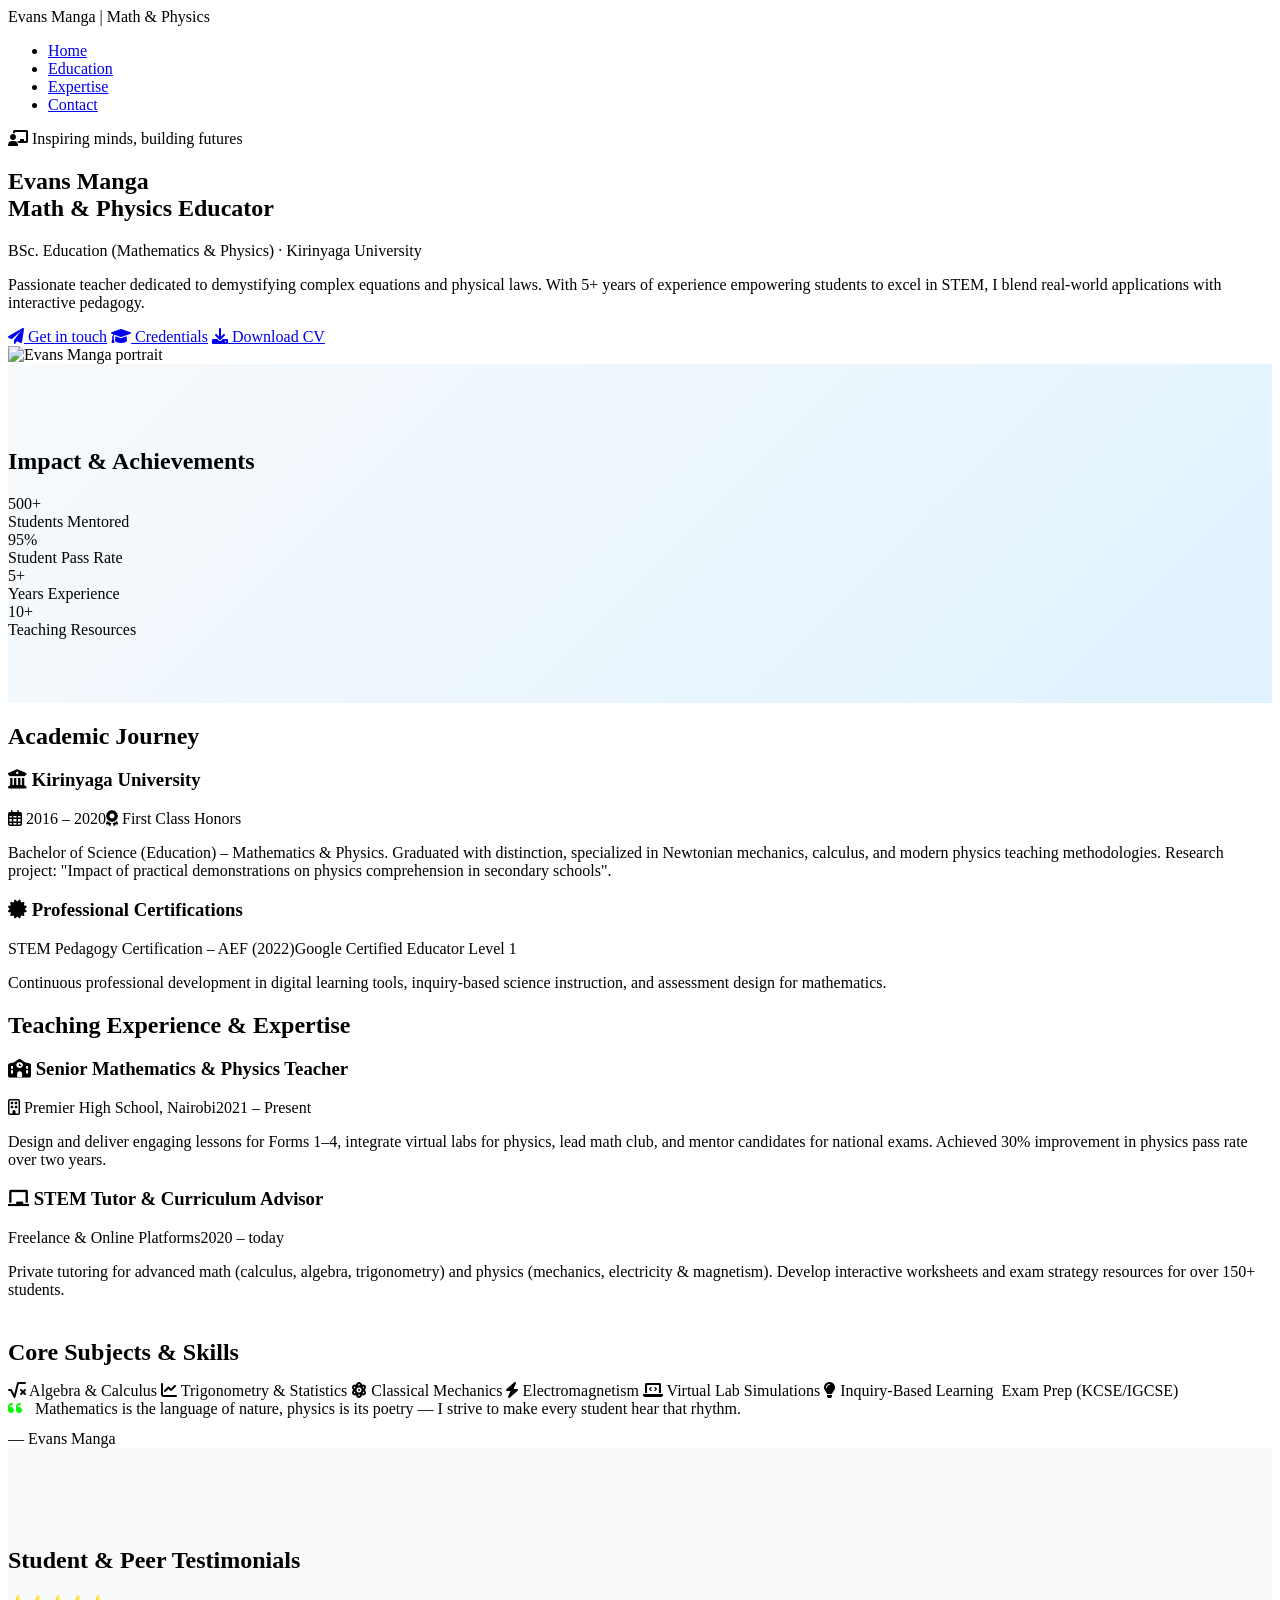
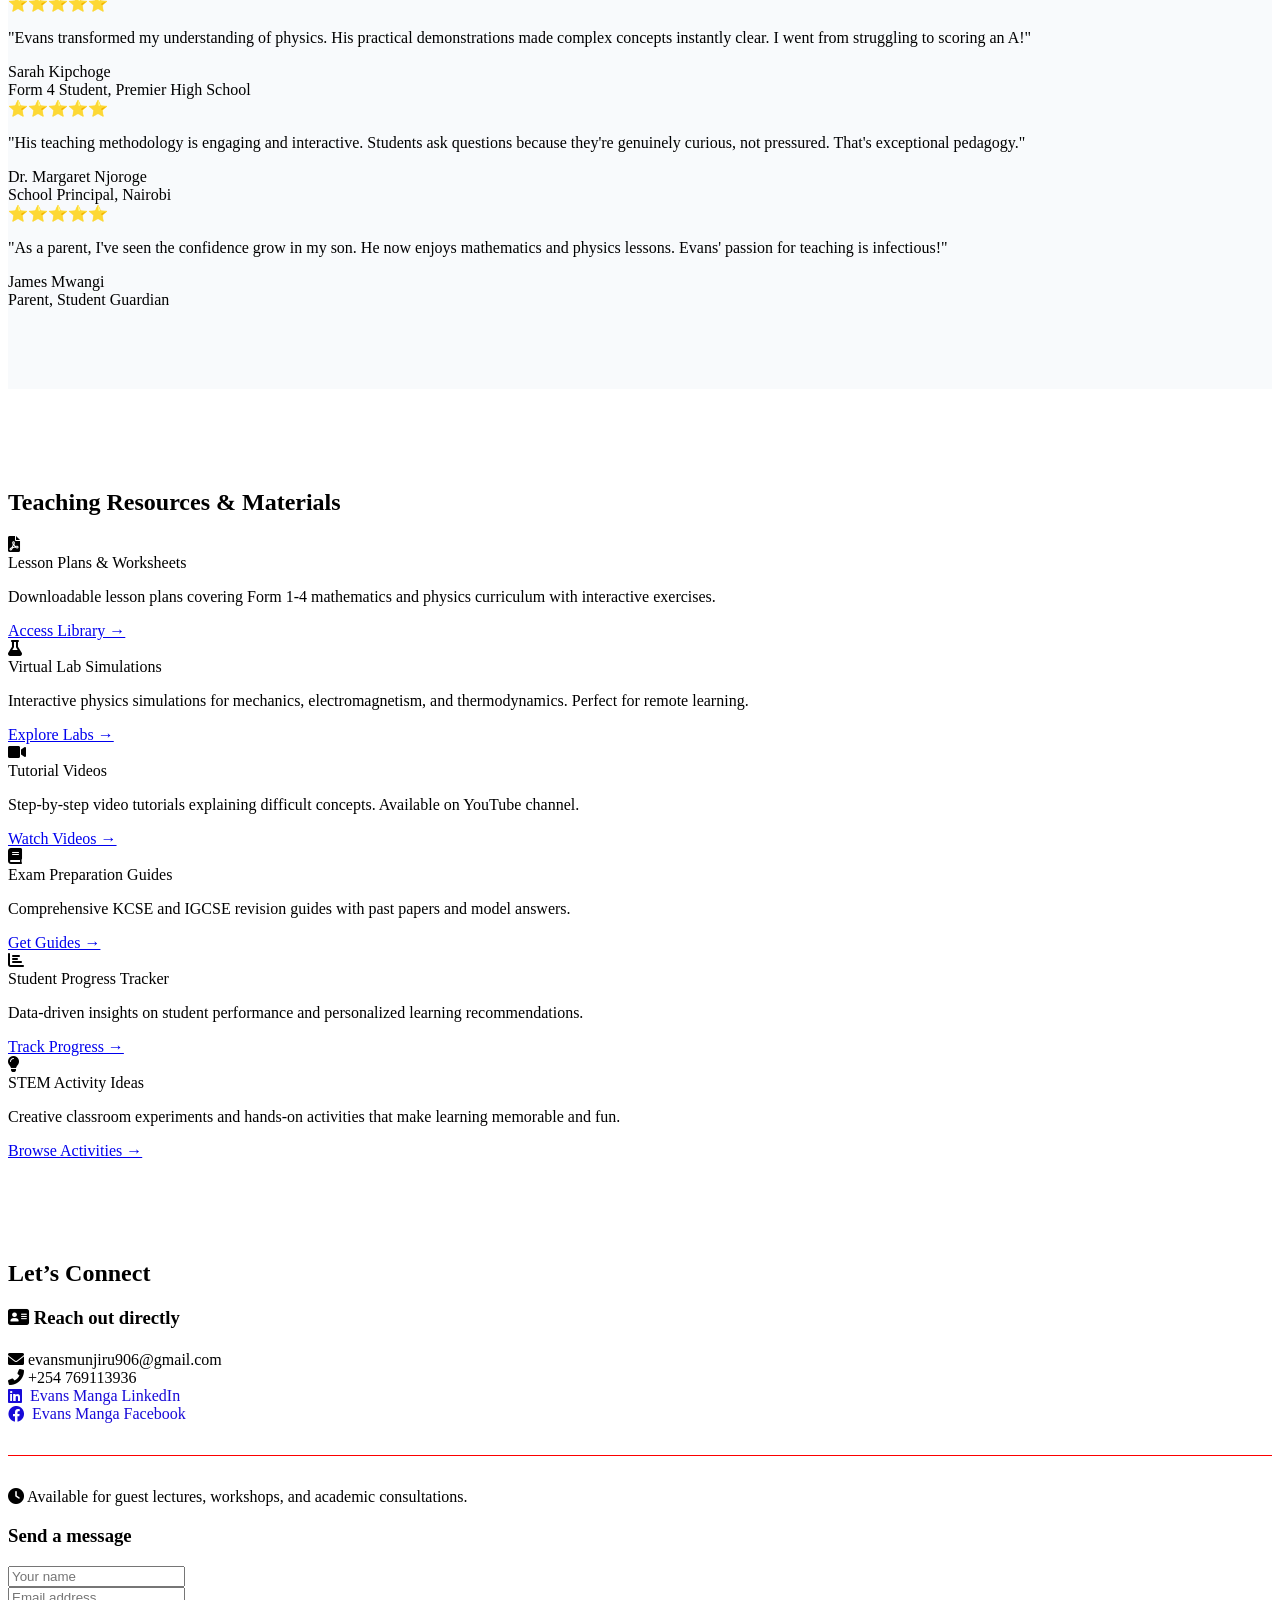
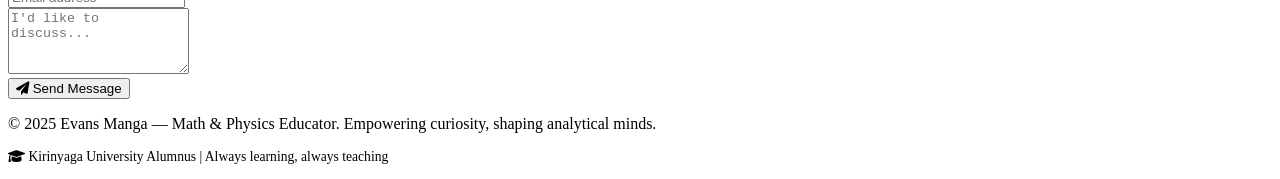
==== Evans.html @ 8ee3f0bb "Add files via upload" ====
<!DOCTYPE html>
<html lang="en">
<head>
    <meta charset="UTF-8">
    <meta name="viewport" content="width=device-width, initial-scale=1.0, user-scalable=yes">
    <title>Evans Manga | Math & Physics Educator</title>
    <!-- Favicon -->
    <link rel="icon" href="data:image/svg+xml,<svg xmlns='http://www.w3.org/2000/svg' viewBox='0 0 100 100'><rect fill='%231e3a5f' width='100' height='100'/><text x='50' y='70' font-size='50' font-weight='bold' fill='white' text-anchor='middle' font-family='Arial'>EM</text></svg>" type="image/svg+xml">
    <!-- Google Fonts & Font Awesome Icons -->
    <link href="https://fonts.googleapis.com/css2?family=Inter:opsz,wght@14..32,300;14..32,400;14..32,600;14..32,700&display=swap" rel="stylesheet">
    <link rel="stylesheet" href="https://cdnjs.cloudflare.com/ajax/libs/font-awesome/6.0.0-beta3/css/all.min.css">
    <!-- External Stylesheet -->
    <link rel="stylesheet" href="./assets/css/styles.css">
    <style>
    </style>
</head>
<body>

<header>
    <div class="container">
        <div class="navbar">
            <div class="logo">Evans Manga <span>| Math & Physics</span></div>
            <ul class="nav-links">
                <li><a href="#home">Home</a></li>
                <li><a href="#education">Education</a></li>
                <li><a href="#expertise">Expertise</a></li>
                <li><a href="#contact">Contact</a></li>
            </ul>
        </div>
    </div>
</header>

<main>
    <!-- Hero Section -->
    <section id="home" class="hero">
        <div class="container">
            <div class="hero-grid">
                <div class="hero-content">
                    <div class="hero-badge"><i class="fas fa-chalkboard-teacher"></i> Inspiring minds, building futures</div>
                    <h1>Evans Manga<br> <span class="hero-highlight">Math & Physics Educator</span></h1>
                    <div class="hero-title">BSc. Education (Mathematics & Physics) · Kirinyaga University</div>
                    <p class="hero-desc">Passionate teacher dedicated to demystifying complex equations and physical laws. With 5+ years of experience empowering students to excel in STEM, I blend real-world applications with interactive pedagogy.</p>
                    <div class="btn-group">
                        <a href="#contact" class="btn btn-primary"><i class="fas fa-paper-plane"></i> Get in touch</a>
                        <a href="#education" class="btn btn-outline"><i class="fas fa-graduation-cap"></i> Credentials</a>
                        <a href="https://drive.google.com/file/d/YOUR_GOOGLE_DRIVE_CV_ID/view" class="btn btn-outline" target="_blank"><i class="fas fa-download"></i> Download CV</a>
                    </div>
                </div>
                <div class="hero-avatar">
                    <div class="avatar-circle">
                        <!-- Professional avatar placeholder (initials based illustration) -> using a clean SVG avatar -->
                        <img src="C:\Users\USER\Downloads\me.jpeg" alt="Evans Manga portrait">
                    </div>
                </div>
            </div>
        </div>
    </section>

    <!-- Statistics & Impact Section -->
    <section style="background: linear-gradient(135deg, #f8fafc 0%, #e0f2fe 100%); padding: 4rem 0;">
        <div class="container">
            <h2 class="section-title">Impact & Achievements</h2>
            <div class="stats-grid">
                <div class="stat-card">
                    <div class="stat-number">500+</div>
                    <div class="stat-label">Students Mentored</div>
                </div>
                <div class="stat-card">
                    <div class="stat-number">95%</div>
                    <div class="stat-label">Student Pass Rate</div>
                </div>
                <div class="stat-card">
                    <div class="stat-number">5+</div>
                    <div class="stat-label">Years Experience</div>
                </div>
                <div class="stat-card">
                    <div class="stat-number">10+</div>
                    <div class="stat-label">Teaching Resources</div>
                </div>
            </div>
        </div>
    </section>

    <!-- Education & Credentials (Kirinyaga University) -->
    <section id="education">
        <div class="container">
            <h2 class="section-title">Academic Journey</h2>
            <div class="timeline-grid">
                <div class="edu-item">
                    <h3><i class="fas fa-university"></i> Kirinyaga University</h3>
                    <div class="meta"><span><i class="far fa-calendar-alt"></i> 2016 – 2020</span><span><i class="fas fa-award"></i> First Class Honors</span></div>
                    <p>Bachelor of Science (Education) – Mathematics & Physics. Graduated with distinction, specialized in Newtonian mechanics, calculus, and modern physics teaching methodologies. Research project: "Impact of practical demonstrations on physics comprehension in secondary schools".</p>
                </div>
                <div class="edu-item">
                    <h3><i class="fas fa-certificate"></i> Professional Certifications</h3>
                    <div class="meta"><span>STEM Pedagogy Certification – AEF (2022)</span><span>Google Certified Educator Level 1</span></div>
                    <p>Continuous professional development in digital learning tools, inquiry-based science instruction, and assessment design for mathematics.</p>
                </div>
            </div>
        </div>
    </section>

    <!-- Teaching Experience + Subjects -->
    <section id="expertise">
        <div class="container">
            <h2 class="section-title">Teaching Experience & Expertise</h2>
            <div class="timeline-grid">
                <div class="exp-item">
                    <h3><i class="fas fa-school"></i> Senior Mathematics & Physics Teacher</h3>
                    <div class="meta"><span><i class="far fa-building"></i> Premier High School, Nairobi</span><span>2021 – Present</span></div>
                    <p>Design and deliver engaging lessons for Forms 1–4, integrate virtual labs for physics, lead math club, and mentor candidates for national exams. Achieved 30% improvement in physics pass rate over two years.</p>
                </div>
                <div class="exp-item">
                    <h3><i class="fas fa-chalkboard"></i> STEM Tutor & Curriculum Advisor</h3>
                    <div class="meta"><span>Freelance & Online Platforms</span><span>2020 – today</span></div>
                    <p>Private tutoring for advanced math (calculus, algebra, trigonometry) and physics (mechanics, electricity & magnetism). Develop interactive worksheets and exam strategy resources for over 150+ students.</p>
                </div>
            </div>
            
            <div style="margin-top: 2.5rem;">
                <h3 style="font-size: 1.5rem; margin-bottom: 1rem;">Core Subjects & Skills</h3>
                <div class="skills-container">
                    <span class="skill-badge"><i class="fas fa-square-root-alt"></i> Algebra & Calculus</span>
                    <span class="skill-badge"><i class="fas fa-chart-line"></i> Trigonometry & Statistics</span>
                    <span class="skill-badge"><i class="fas fa-atom"></i> Classical Mechanics</span>
                    <span class="skill-badge"><i class="fas fa-bolt"></i> Electromagnetism</span>
                    <span class="skill-badge"><i class="fas fa-laptop-code"></i> Virtual Lab Simulations</span>
                    <span class="skill-badge"><i class="fas fa-lightbulb"></i> Inquiry-Based Learning</span>
                    <span class="skill-badge"><i class="fas fa-chart-simple"></i> Exam Prep (KCSE/IGCSE)</span>
                </div>
            </div>

            <div class="philosophy-card">
                <i class="fas fa-quote-left" style="color:#08fa00; margin-right: 8px;"></i> 
                Mathematics is the language of nature, physics is its poetry — I strive to make every student hear that rhythm.
                <div style="margin-top: 12px; font-weight: 400; font-style: normal;">— Evans Manga</div>
            </div>
        </div>
    </section>

    <!-- Testimonials Section -->
    <section style="background: #f8fafc; padding: 5rem 0;">
        <div class="container">
            <h2 class="section-title">Student & Peer Testimonials</h2>
            <div class="testimonials-grid">
                <div class="testimonial-card">
                    <div class="stars">⭐⭐⭐⭐⭐</div>
                    <p class="testimonial-text">"Evans transformed my understanding of physics. His practical demonstrations made complex concepts instantly clear. I went from struggling to scoring an A!"</p>
                    <div class="testimonial-author">Sarah Kipchoge</div>
                    <div class="testimonial-role">Form 4 Student, Premier High School</div>
                </div>
                <div class="testimonial-card">
                    <div class="stars">⭐⭐⭐⭐⭐</div>
                    <p class="testimonial-text">"His teaching methodology is engaging and interactive. Students ask questions because they're genuinely curious, not pressured. That's exceptional pedagogy."</p>
                    <div class="testimonial-author">Dr. Margaret Njoroge</div>
                    <div class="testimonial-role">School Principal, Nairobi</div>
                </div>
                <div class="testimonial-card">
                    <div class="stars">⭐⭐⭐⭐⭐</div>
                    <p class="testimonial-text">"As a parent, I've seen the confidence grow in my son. He now enjoys mathematics and physics lessons. Evans' passion for teaching is infectious!"</p>
                    <div class="testimonial-author">James Mwangi</div>
                    <div class="testimonial-role">Parent, Student Guardian</div>
                </div>
            </div>
        </div>
    </section>

    <!-- Teaching Resources & Materials Section -->
    <section style="padding: 5rem 0;">
        <div class="container">
            <h2 class="section-title">Teaching Resources & Materials</h2>
            <div class="resources-grid">
                <div class="resource-card">
                    <div class="resource-icon"><i class="fas fa-file-pdf"></i></div>
                    <div class="resource-title">Lesson Plans & Worksheets</div>
                    <p class="resource-desc">Downloadable lesson plans covering Form 1-4 mathematics and physics curriculum with interactive exercises.</p>
                    <a href="#" class="resource-link">Access Library →</a>
                </div>
                <div class="resource-card">
                    <div class="resource-icon"><i class="fas fa-flask"></i></div>
                    <div class="resource-title">Virtual Lab Simulations</div>
                    <p class="resource-desc">Interactive physics simulations for mechanics, electromagnetism, and thermodynamics. Perfect for remote learning.</p>
                    <a href="#" class="resource-link">Explore Labs →</a>
                </div>
                <div class="resource-card">
                    <div class="resource-icon"><i class="fas fa-video"></i></div>
                    <div class="resource-title">Tutorial Videos</div>
                    <p class="resource-desc">Step-by-step video tutorials explaining difficult concepts. Available on YouTube channel.</p>
                    <a href="https://youtube.com/@EvansManga" target="_blank" class="resource-link">Watch Videos →</a>
                </div>
                <div class="resource-card">
                    <div class="resource-icon"><i class="fas fa-book"></i></div>
                    <div class="resource-title">Exam Preparation Guides</div>
                    <p class="resource-desc">Comprehensive KCSE and IGCSE revision guides with past papers and model answers.</p>
                    <a href="#" class="resource-link">Get Guides →</a>
                </div>
                <div class="resource-card">
                    <div class="resource-icon"><i class="fas fa-chart-bar"></i></div>
                    <div class="resource-title">Student Progress Tracker</div>
                    <p class="resource-desc">Data-driven insights on student performance and personalized learning recommendations.</p>
                    <a href="#" class="resource-link">Track Progress →</a>
                </div>
                <div class="resource-card">
                    <div class="resource-icon"><i class="fas fa-lightbulb"></i></div>
                    <div class="resource-title">STEM Activity Ideas</div>
                    <p class="resource-desc">Creative classroom experiments and hands-on activities that make learning memorable and fun.</p>
                    <a href="#" class="resource-link">Browse Activities →</a>
                </div>
            </div>
        </div>
    </section>

    <!-- Contact Section & Simple JS form handling -->
    <section id="contact">
        <div class="container">
            <h2 class="section-title">Let’s Connect</h2>
            <div class="contact-wrapper">
                <div class="contact-info">
                    <h3 style="margin-bottom: 1.4rem;"><i class="fas fa-address-card"></i> Reach out directly</h3>
                    <div class="contact-detail"><i class="fas fa-envelope"></i> <span>evansmunjiru906@gmail.com</span></div>
                    <div class="contact-detail"><i class="fas fa-phone-alt"></i> <span>+254 769113936</span></div>
                    <div class="contact-detail"><a href="https://linkedin.com/in/evans-manga" target="_blank" style="text-decoration: none; color: #180ad8; display: flex; align-items: center; gap: 0.5rem;"><i class="fab fa-linkedin"></i> <span>Evans Manga LinkedIn</span></a></div>
                    <div class="contact-detail"><a href="https://facebook.com/evans-manga" target="_blank" style="text-decoration: none; color: #180ad8; display: flex; align-items: center; gap: 0.5rem;"><i class="fab fa-facebook"></i> <span>Evans Manga Facebook</span></a></div>
                    <div style="margin-top: 2rem; border-top: 1px solid #fd0000; padding-top: 1rem;">
                        <p><i class="fas fa-clock"></i> Available for guest lectures, workshops, and academic consultations.</p>
                    </div>
                </div>
                <div class="contact-form">
                    <h3 style="margin-bottom: 1.2rem;">Send a message</h3>
                    <form id="contactForm" action="https://formspree.io/f/YOUR_FORMSPREE_ID" method="POST">
                        <div class="form-group">
                            <input type="text" name="name" placeholder="Your name" required>
                        </div>
                        <div class="form-group">
                            <input type="email" name="email" placeholder="Email address" required>
                        </div>
                        <div class="form-group">
                            <textarea name="message" rows="4" placeholder="I'd like to discuss..."></textarea>
                        </div>
                        <button type="submit" id="submitBtn"><i class="fas fa-paper-plane"></i> Send Message</button>
                        <div id="formFeedback" class="hidden-message"></div>
                    </form>
                </div>
            </div>
        </div>
    </section>
</main>

<footer class="footer">
    <div class="container">
        <p>© <span id="currentYear">2025</span> Evans Manga — Math & Physics Educator. Empowering curiosity, shaping analytical minds.</p>
        <p style="margin-top: 0.5rem; font-size: 0.85rem;"><i class="fas fa-graduation-cap"></i> Kirinyaga University Alumnus | Always learning, always teaching</p>
    </div>
</footer>

<!-- JavaScript for interactive form and smooth scroll -->
<script src="./assets/js/script.js"></script>

<!-- Inline additional style for better focus & responsiveness -->
</body>
</html>
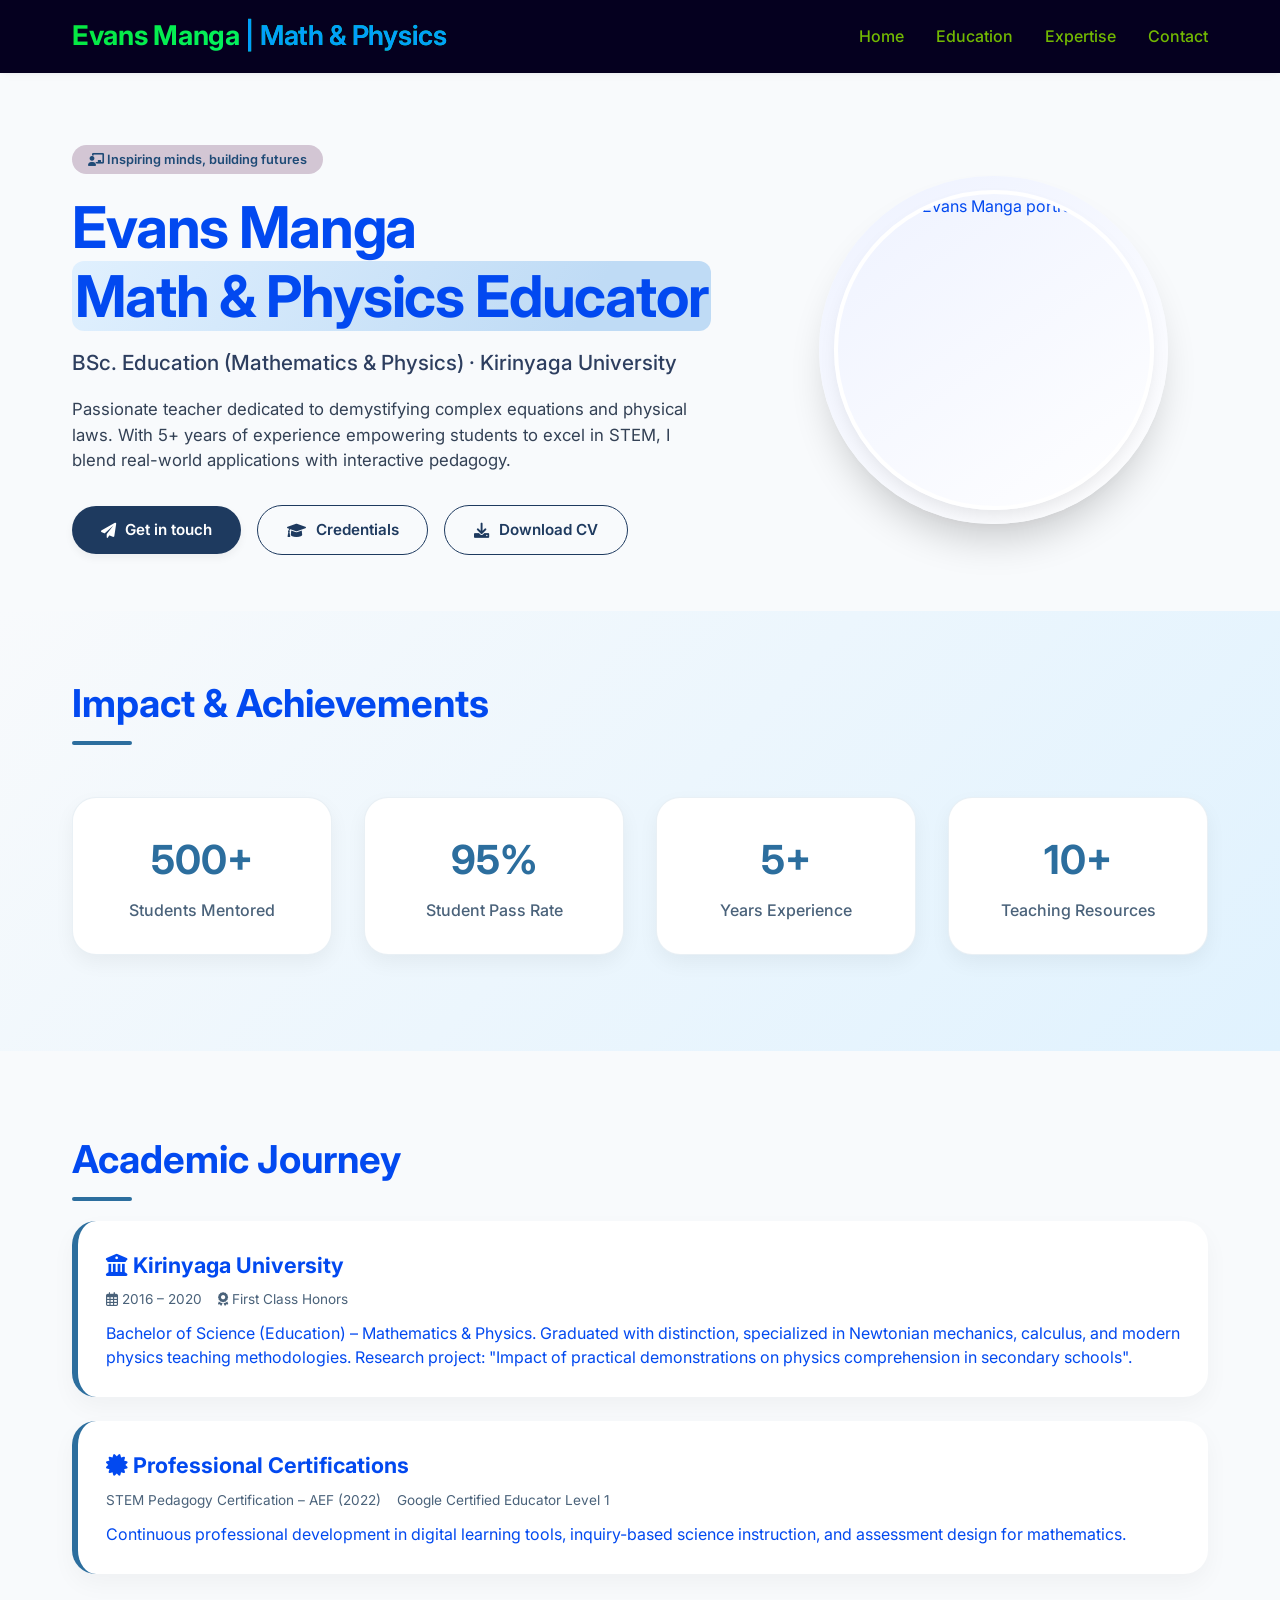
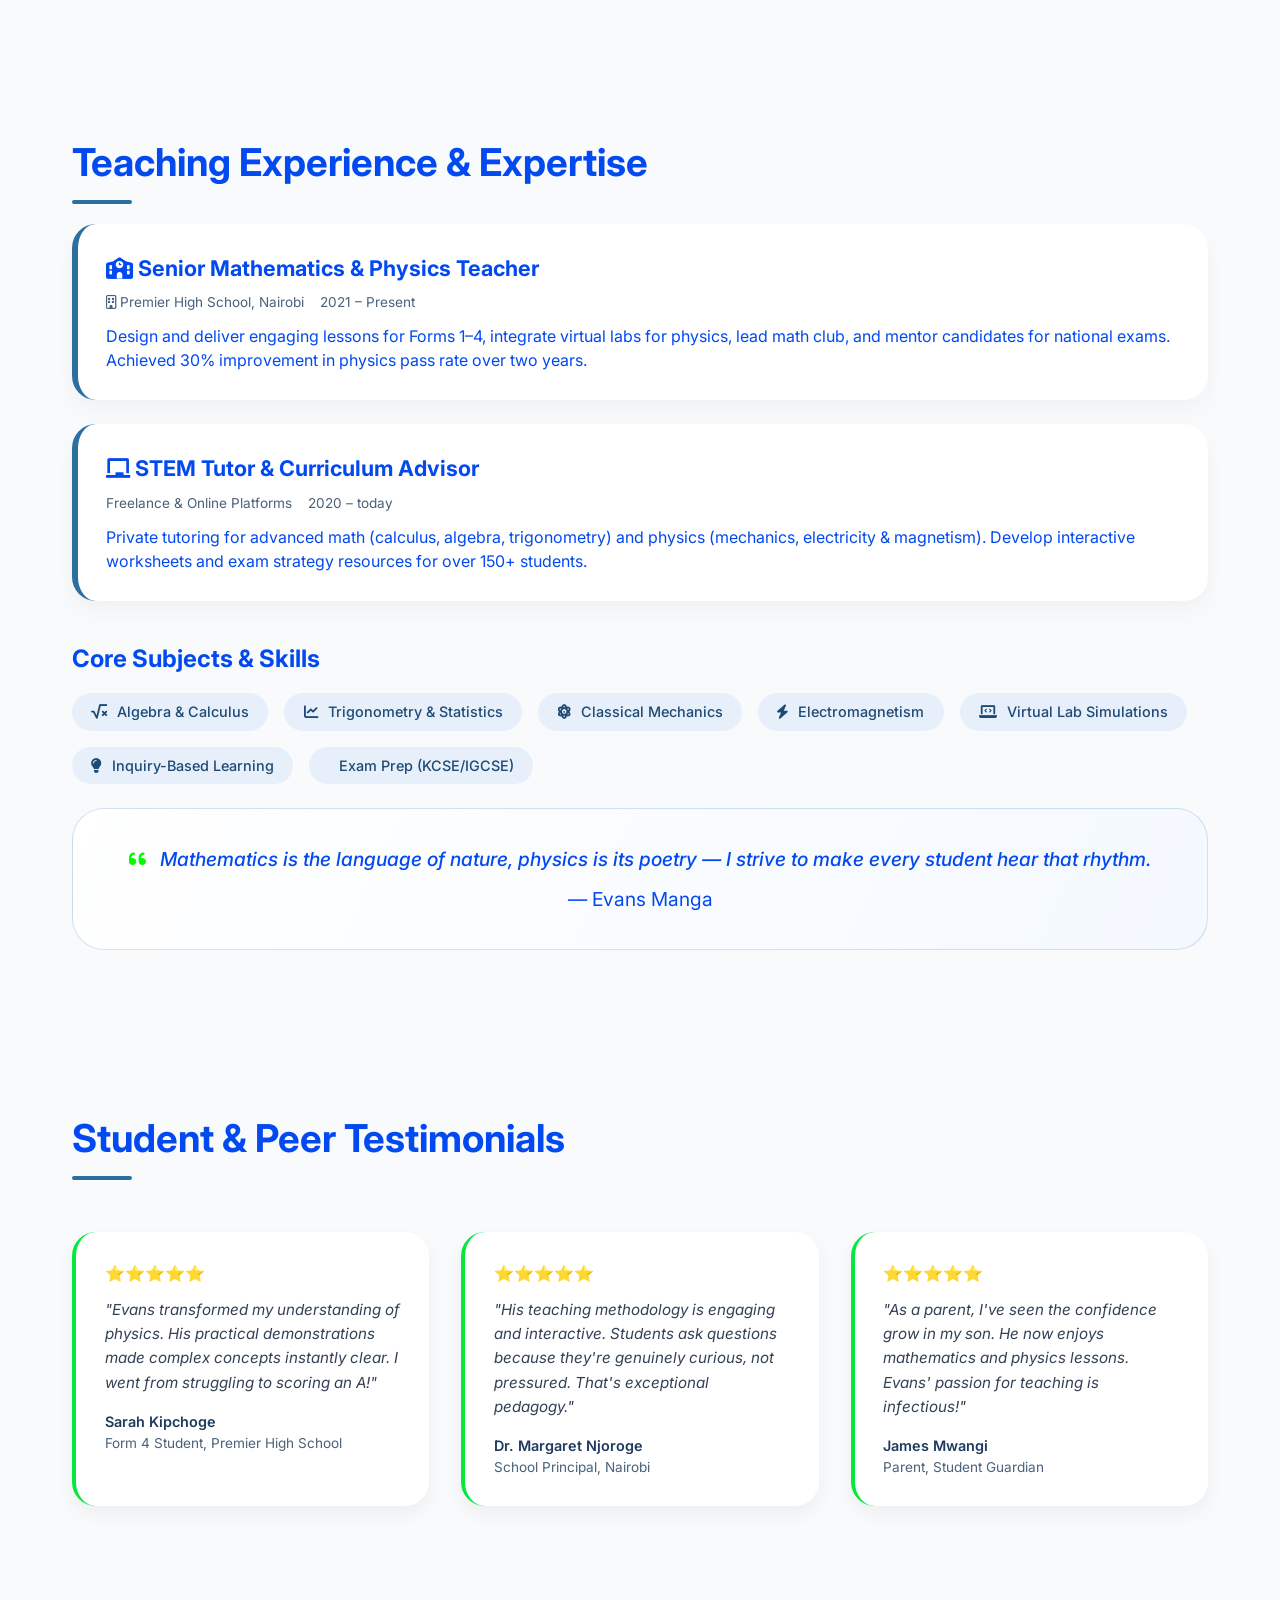
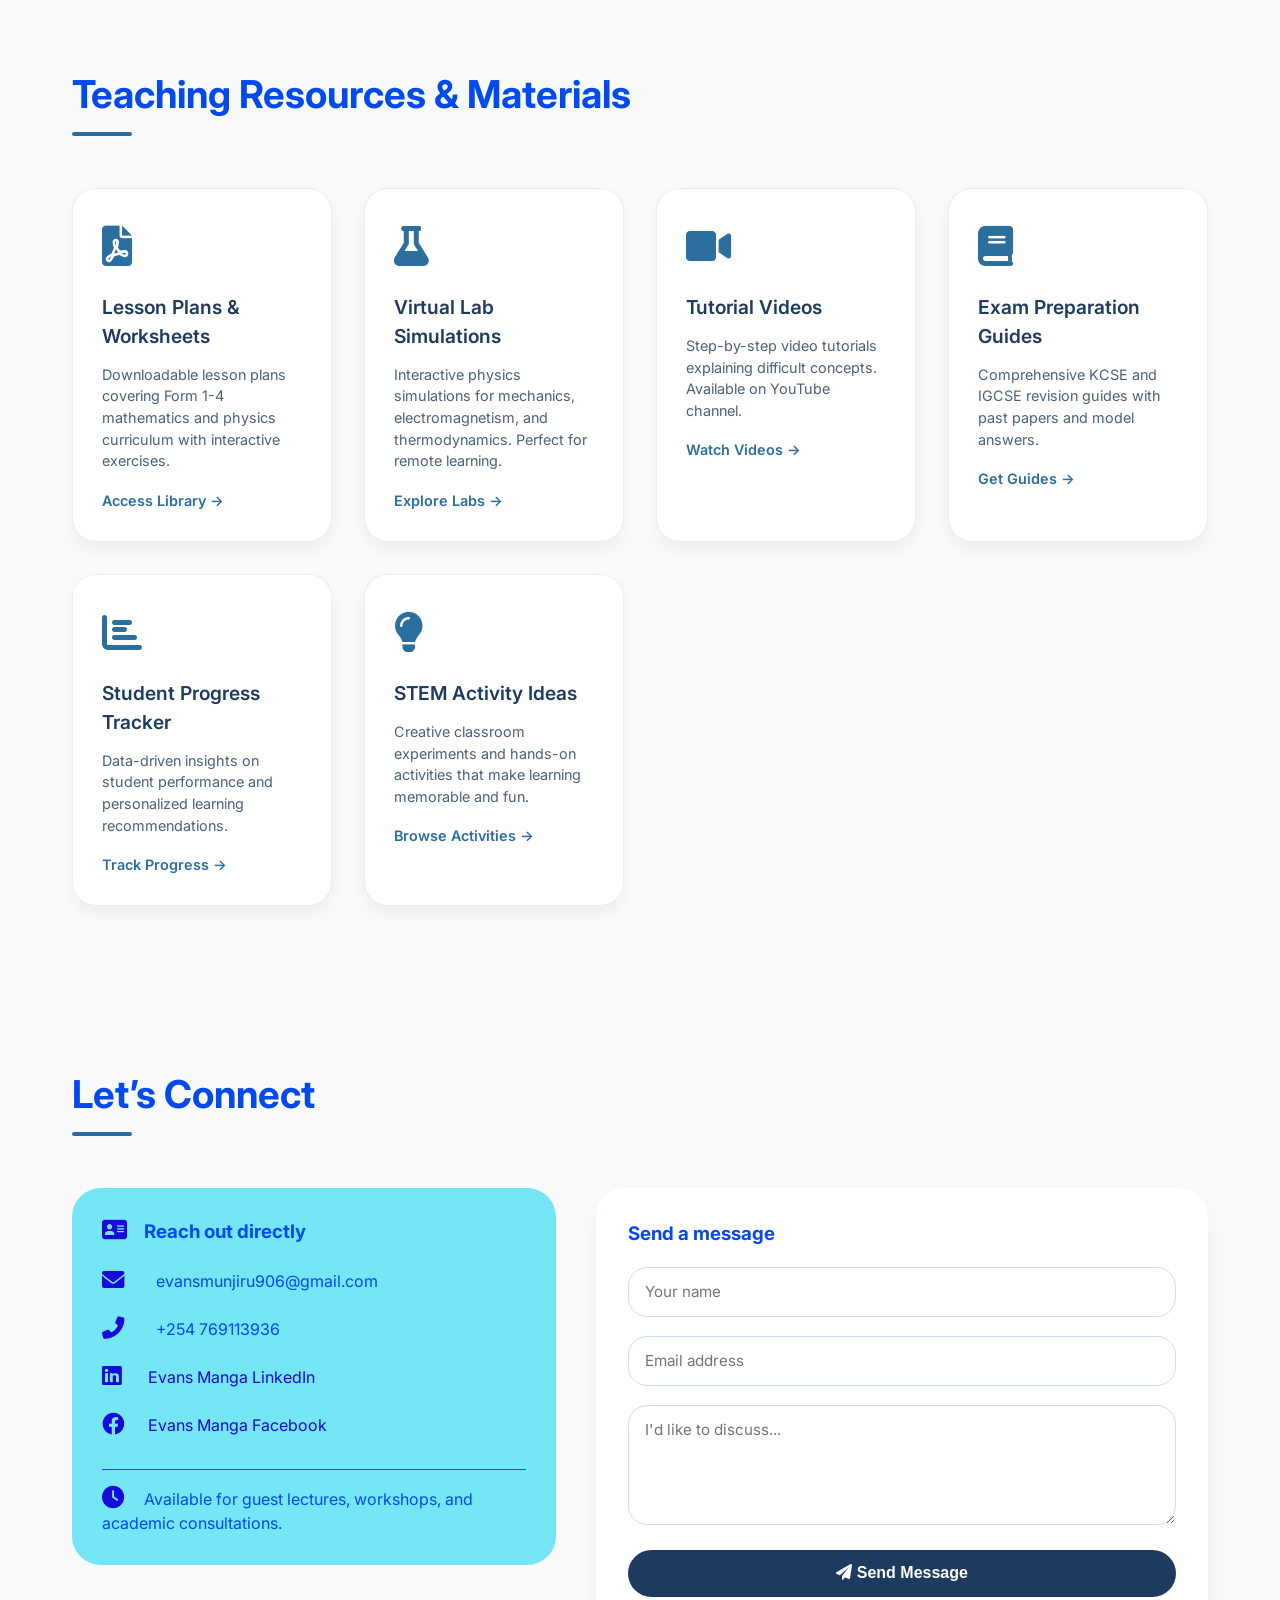
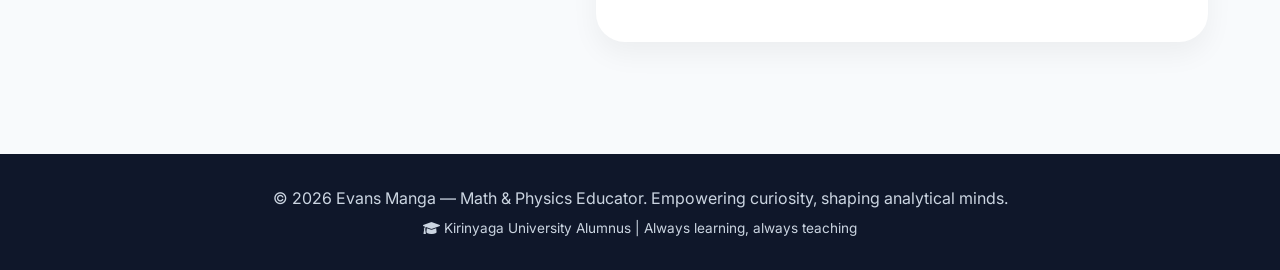
==== commit 6aec281e: "Initial commit: portfolio baseline" ====
--- a/Evans.html
+++ b/Evans.html
@@ -1,261 +1,261 @@
-<!DOCTYPE html>
-<html lang="en">
-<head>
-    <meta charset="UTF-8">
-    <meta name="viewport" content="width=device-width, initial-scale=1.0, user-scalable=yes">
-    <title>Evans Manga | Math & Physics Educator</title>
-    <!-- Favicon -->
-    <link rel="icon" href="data:image/svg+xml,<svg xmlns='http://www.w3.org/2000/svg' viewBox='0 0 100 100'><rect fill='%231e3a5f' width='100' height='100'/><text x='50' y='70' font-size='50' font-weight='bold' fill='white' text-anchor='middle' font-family='Arial'>EM</text></svg>" type="image/svg+xml">
-    <!-- Google Fonts & Font Awesome Icons -->
-    <link href="https://fonts.googleapis.com/css2?family=Inter:opsz,wght@14..32,300;14..32,400;14..32,600;14..32,700&display=swap" rel="stylesheet">
-    <link rel="stylesheet" href="https://cdnjs.cloudflare.com/ajax/libs/font-awesome/6.0.0-beta3/css/all.min.css">
-    <!-- External Stylesheet -->
-    <link rel="stylesheet" href="./assets/css/styles.css">
-    <style>
-    </style>
-</head>
-<body>
-
-<header>
-    <div class="container">
-        <div class="navbar">
-            <div class="logo">Evans Manga <span>| Math & Physics</span></div>
-            <ul class="nav-links">
-                <li><a href="#home">Home</a></li>
-                <li><a href="#education">Education</a></li>
-                <li><a href="#expertise">Expertise</a></li>
-                <li><a href="#contact">Contact</a></li>
-            </ul>
-        </div>
-    </div>
-</header>
-
-<main>
-    <!-- Hero Section -->
-    <section id="home" class="hero">
-        <div class="container">
-            <div class="hero-grid">
-                <div class="hero-content">
-                    <div class="hero-badge"><i class="fas fa-chalkboard-teacher"></i> Inspiring minds, building futures</div>
-                    <h1>Evans Manga<br> <span class="hero-highlight">Math & Physics Educator</span></h1>
-                    <div class="hero-title">BSc. Education (Mathematics & Physics) · Kirinyaga University</div>
-                    <p class="hero-desc">Passionate teacher dedicated to demystifying complex equations and physical laws. With 5+ years of experience empowering students to excel in STEM, I blend real-world applications with interactive pedagogy.</p>
-                    <div class="btn-group">
-                        <a href="#contact" class="btn btn-primary"><i class="fas fa-paper-plane"></i> Get in touch</a>
-                        <a href="#education" class="btn btn-outline"><i class="fas fa-graduation-cap"></i> Credentials</a>
-                        <a href="https://drive.google.com/file/d/YOUR_GOOGLE_DRIVE_CV_ID/view" class="btn btn-outline" target="_blank"><i class="fas fa-download"></i> Download CV</a>
-                    </div>
-                </div>
-                <div class="hero-avatar">
-                    <div class="avatar-circle">
-                        <!-- Professional avatar placeholder (initials based illustration) -> using a clean SVG avatar -->
-                        <img src="C:\Users\USER\Downloads\me.jpeg" alt="Evans Manga portrait">
-                    </div>
-                </div>
-            </div>
-        </div>
-    </section>
-
-    <!-- Statistics & Impact Section -->
-    <section style="background: linear-gradient(135deg, #f8fafc 0%, #e0f2fe 100%); padding: 4rem 0;">
-        <div class="container">
-            <h2 class="section-title">Impact & Achievements</h2>
-            <div class="stats-grid">
-                <div class="stat-card">
-                    <div class="stat-number">500+</div>
-                    <div class="stat-label">Students Mentored</div>
-                </div>
-                <div class="stat-card">
-                    <div class="stat-number">95%</div>
-                    <div class="stat-label">Student Pass Rate</div>
-                </div>
-                <div class="stat-card">
-                    <div class="stat-number">5+</div>
-                    <div class="stat-label">Years Experience</div>
-                </div>
-                <div class="stat-card">
-                    <div class="stat-number">10+</div>
-                    <div class="stat-label">Teaching Resources</div>
-                </div>
-            </div>
-        </div>
-    </section>
-
-    <!-- Education & Credentials (Kirinyaga University) -->
-    <section id="education">
-        <div class="container">
-            <h2 class="section-title">Academic Journey</h2>
-            <div class="timeline-grid">
-                <div class="edu-item">
-                    <h3><i class="fas fa-university"></i> Kirinyaga University</h3>
-                    <div class="meta"><span><i class="far fa-calendar-alt"></i> 2016 – 2020</span><span><i class="fas fa-award"></i> First Class Honors</span></div>
-                    <p>Bachelor of Science (Education) – Mathematics & Physics. Graduated with distinction, specialized in Newtonian mechanics, calculus, and modern physics teaching methodologies. Research project: "Impact of practical demonstrations on physics comprehension in secondary schools".</p>
-                </div>
-                <div class="edu-item">
-                    <h3><i class="fas fa-certificate"></i> Professional Certifications</h3>
-                    <div class="meta"><span>STEM Pedagogy Certification – AEF (2022)</span><span>Google Certified Educator Level 1</span></div>
-                    <p>Continuous professional development in digital learning tools, inquiry-based science instruction, and assessment design for mathematics.</p>
-                </div>
-            </div>
-        </div>
-    </section>
-
-    <!-- Teaching Experience + Subjects -->
-    <section id="expertise">
-        <div class="container">
-            <h2 class="section-title">Teaching Experience & Expertise</h2>
-            <div class="timeline-grid">
-                <div class="exp-item">
-                    <h3><i class="fas fa-school"></i> Senior Mathematics & Physics Teacher</h3>
-                    <div class="meta"><span><i class="far fa-building"></i> Premier High School, Nairobi</span><span>2021 – Present</span></div>
-                    <p>Design and deliver engaging lessons for Forms 1–4, integrate virtual labs for physics, lead math club, and mentor candidates for national exams. Achieved 30% improvement in physics pass rate over two years.</p>
-                </div>
-                <div class="exp-item">
-                    <h3><i class="fas fa-chalkboard"></i> STEM Tutor & Curriculum Advisor</h3>
-                    <div class="meta"><span>Freelance & Online Platforms</span><span>2020 – today</span></div>
-                    <p>Private tutoring for advanced math (calculus, algebra, trigonometry) and physics (mechanics, electricity & magnetism). Develop interactive worksheets and exam strategy resources for over 150+ students.</p>
-                </div>
-            </div>
-            
-            <div style="margin-top: 2.5rem;">
-                <h3 style="font-size: 1.5rem; margin-bottom: 1rem;">Core Subjects & Skills</h3>
-                <div class="skills-container">
-                    <span class="skill-badge"><i class="fas fa-square-root-alt"></i> Algebra & Calculus</span>
-                    <span class="skill-badge"><i class="fas fa-chart-line"></i> Trigonometry & Statistics</span>
-                    <span class="skill-badge"><i class="fas fa-atom"></i> Classical Mechanics</span>
-                    <span class="skill-badge"><i class="fas fa-bolt"></i> Electromagnetism</span>
-                    <span class="skill-badge"><i class="fas fa-laptop-code"></i> Virtual Lab Simulations</span>
-                    <span class="skill-badge"><i class="fas fa-lightbulb"></i> Inquiry-Based Learning</span>
-                    <span class="skill-badge"><i class="fas fa-chart-simple"></i> Exam Prep (KCSE/IGCSE)</span>
-                </div>
-            </div>
-
-            <div class="philosophy-card">
-                <i class="fas fa-quote-left" style="color:#08fa00; margin-right: 8px;"></i> 
-                Mathematics is the language of nature, physics is its poetry — I strive to make every student hear that rhythm.
-                <div style="margin-top: 12px; font-weight: 400; font-style: normal;">— Evans Manga</div>
-            </div>
-        </div>
-    </section>
-
-    <!-- Testimonials Section -->
-    <section style="background: #f8fafc; padding: 5rem 0;">
-        <div class="container">
-            <h2 class="section-title">Student & Peer Testimonials</h2>
-            <div class="testimonials-grid">
-                <div class="testimonial-card">
-                    <div class="stars">⭐⭐⭐⭐⭐</div>
-                    <p class="testimonial-text">"Evans transformed my understanding of physics. His practical demonstrations made complex concepts instantly clear. I went from struggling to scoring an A!"</p>
-                    <div class="testimonial-author">Sarah Kipchoge</div>
-                    <div class="testimonial-role">Form 4 Student, Premier High School</div>
-                </div>
-                <div class="testimonial-card">
-                    <div class="stars">⭐⭐⭐⭐⭐</div>
-                    <p class="testimonial-text">"His teaching methodology is engaging and interactive. Students ask questions because they're genuinely curious, not pressured. That's exceptional pedagogy."</p>
-                    <div class="testimonial-author">Dr. Margaret Njoroge</div>
-                    <div class="testimonial-role">School Principal, Nairobi</div>
-                </div>
-                <div class="testimonial-card">
-                    <div class="stars">⭐⭐⭐⭐⭐</div>
-                    <p class="testimonial-text">"As a parent, I've seen the confidence grow in my son. He now enjoys mathematics and physics lessons. Evans' passion for teaching is infectious!"</p>
-                    <div class="testimonial-author">James Mwangi</div>
-                    <div class="testimonial-role">Parent, Student Guardian</div>
-                </div>
-            </div>
-        </div>
-    </section>
-
-    <!-- Teaching Resources & Materials Section -->
-    <section style="padding: 5rem 0;">
-        <div class="container">
-            <h2 class="section-title">Teaching Resources & Materials</h2>
-            <div class="resources-grid">
-                <div class="resource-card">
-                    <div class="resource-icon"><i class="fas fa-file-pdf"></i></div>
-                    <div class="resource-title">Lesson Plans & Worksheets</div>
-                    <p class="resource-desc">Downloadable lesson plans covering Form 1-4 mathematics and physics curriculum with interactive exercises.</p>
-                    <a href="#" class="resource-link">Access Library →</a>
-                </div>
-                <div class="resource-card">
-                    <div class="resource-icon"><i class="fas fa-flask"></i></div>
-                    <div class="resource-title">Virtual Lab Simulations</div>
-                    <p class="resource-desc">Interactive physics simulations for mechanics, electromagnetism, and thermodynamics. Perfect for remote learning.</p>
-                    <a href="#" class="resource-link">Explore Labs →</a>
-                </div>
-                <div class="resource-card">
-                    <div class="resource-icon"><i class="fas fa-video"></i></div>
-                    <div class="resource-title">Tutorial Videos</div>
-                    <p class="resource-desc">Step-by-step video tutorials explaining difficult concepts. Available on YouTube channel.</p>
-                    <a href="https://youtube.com/@EvansManga" target="_blank" class="resource-link">Watch Videos →</a>
-                </div>
-                <div class="resource-card">
-                    <div class="resource-icon"><i class="fas fa-book"></i></div>
-                    <div class="resource-title">Exam Preparation Guides</div>
-                    <p class="resource-desc">Comprehensive KCSE and IGCSE revision guides with past papers and model answers.</p>
-                    <a href="#" class="resource-link">Get Guides →</a>
-                </div>
-                <div class="resource-card">
-                    <div class="resource-icon"><i class="fas fa-chart-bar"></i></div>
-                    <div class="resource-title">Student Progress Tracker</div>
-                    <p class="resource-desc">Data-driven insights on student performance and personalized learning recommendations.</p>
-                    <a href="#" class="resource-link">Track Progress →</a>
-                </div>
-                <div class="resource-card">
-                    <div class="resource-icon"><i class="fas fa-lightbulb"></i></div>
-                    <div class="resource-title">STEM Activity Ideas</div>
-                    <p class="resource-desc">Creative classroom experiments and hands-on activities that make learning memorable and fun.</p>
-                    <a href="#" class="resource-link">Browse Activities →</a>
-                </div>
-            </div>
-        </div>
-    </section>
-
+<!DOCTYPE html>
+<html lang="en">
+<head>
+    <meta charset="UTF-8">
+    <meta name="viewport" content="width=device-width, initial-scale=1.0, user-scalable=yes">
+    <title>Evans Manga | Math & Physics Educator</title>
+    <!-- Favicon -->
+    <link rel="icon" href="data:image/svg+xml,<svg xmlns='http://www.w3.org/2000/svg' viewBox='0 0 100 100'><rect fill='%231e3a5f' width='100' height='100'/><text x='50' y='70' font-size='50' font-weight='bold' fill='white' text-anchor='middle' font-family='Arial'>EM</text></svg>" type="image/svg+xml">
+    <!-- Google Fonts & Font Awesome Icons -->
+    <link href="https://fonts.googleapis.com/css2?family=Inter:opsz,wght@14..32,300;14..32,400;14..32,600;14..32,700&display=swap" rel="stylesheet">
+    <link rel="stylesheet" href="https://cdnjs.cloudflare.com/ajax/libs/font-awesome/6.0.0-beta3/css/all.min.css">
+    <!-- External Stylesheet -->
+    <link rel="stylesheet" href="./assets/css/styles.css">
+    <style>
+    </style>
+</head>
+<body>
+
+<header>
+    <div class="container">
+        <div class="navbar">
+            <div class="logo">Evans Manga <span>| Math & Physics</span></div>
+            <ul class="nav-links">
+                <li><a href="#home">Home</a></li>
+                <li><a href="#education">Education</a></li>
+                <li><a href="#expertise">Expertise</a></li>
+                <li><a href="#contact">Contact</a></li>
+            </ul>
+        </div>
+    </div>
+</header>
+
+<main>
+    <!-- Hero Section -->
+    <section id="home" class="hero">
+        <div class="container">
+            <div class="hero-grid">
+                <div class="hero-content">
+                    <div class="hero-badge"><i class="fas fa-chalkboard-teacher"></i> Inspiring minds, building futures</div>
+                    <h1>Evans Manga<br> <span class="hero-highlight">Math & Physics Educator</span></h1>
+                    <div class="hero-title">BSc. Education (Mathematics & Physics) · Kirinyaga University</div>
+                    <p class="hero-desc">Passionate teacher dedicated to demystifying complex equations and physical laws. With 5+ years of experience empowering students to excel in STEM, I blend real-world applications with interactive pedagogy.</p>
+                    <div class="btn-group">
+                        <a href="#contact" class="btn btn-primary"><i class="fas fa-paper-plane"></i> Get in touch</a>
+                        <a href="#education" class="btn btn-outline"><i class="fas fa-graduation-cap"></i> Credentials</a>
+                        <a href="https://drive.google.com/file/d/YOUR_GOOGLE_DRIVE_CV_ID/view" class="btn btn-outline" target="_blank"><i class="fas fa-download"></i> Download CV</a>
+                    </div>
+                </div>
+                <div class="hero-avatar">
+                    <div class="avatar-circle">
+                        <!-- Professional avatar placeholder (initials based illustration) -> using a clean SVG avatar -->
+                        <img src="C:\Users\USER\Downloads\me.jpeg" alt="Evans Manga portrait">
+                    </div>
+                </div>
+            </div>
+        </div>
+    </section>
+
+    <!-- Statistics & Impact Section -->
+    <section style="background: linear-gradient(135deg, #f8fafc 0%, #e0f2fe 100%); padding: 4rem 0;">
+        <div class="container">
+            <h2 class="section-title">Impact & Achievements</h2>
+            <div class="stats-grid">
+                <div class="stat-card">
+                    <div class="stat-number">500+</div>
+                    <div class="stat-label">Students Mentored</div>
+                </div>
+                <div class="stat-card">
+                    <div class="stat-number">95%</div>
+                    <div class="stat-label">Student Pass Rate</div>
+                </div>
+                <div class="stat-card">
+                    <div class="stat-number">5+</div>
+                    <div class="stat-label">Years Experience</div>
+                </div>
+                <div class="stat-card">
+                    <div class="stat-number">10+</div>
+                    <div class="stat-label">Teaching Resources</div>
+                </div>
+            </div>
+        </div>
+    </section>
+
+    <!-- Education & Credentials (Kirinyaga University) -->
+    <section id="education">
+        <div class="container">
+            <h2 class="section-title">Academic Journey</h2>
+            <div class="timeline-grid">
+                <div class="edu-item">
+                    <h3><i class="fas fa-university"></i> Kirinyaga University</h3>
+                    <div class="meta"><span><i class="far fa-calendar-alt"></i> 2016 – 2020</span><span><i class="fas fa-award"></i> First Class Honors</span></div>
+                    <p>Bachelor of Science (Education) – Mathematics & Physics. Graduated with distinction, specialized in Newtonian mechanics, calculus, and modern physics teaching methodologies. Research project: "Impact of practical demonstrations on physics comprehension in secondary schools".</p>
+                </div>
+                <div class="edu-item">
+                    <h3><i class="fas fa-certificate"></i> Professional Certifications</h3>
+                    <div class="meta"><span>STEM Pedagogy Certification – AEF (2022)</span><span>Google Certified Educator Level 1</span></div>
+                    <p>Continuous professional development in digital learning tools, inquiry-based science instruction, and assessment design for mathematics.</p>
+                </div>
+            </div>
+        </div>
+    </section>
+
+    <!-- Teaching Experience + Subjects -->
+    <section id="expertise">
+        <div class="container">
+            <h2 class="section-title">Teaching Experience & Expertise</h2>
+            <div class="timeline-grid">
+                <div class="exp-item">
+                    <h3><i class="fas fa-school"></i> Senior Mathematics & Physics Teacher</h3>
+                    <div class="meta"><span><i class="far fa-building"></i> Premier High School, Nairobi</span><span>2021 – Present</span></div>
+                    <p>Design and deliver engaging lessons for Forms 1–4, integrate virtual labs for physics, lead math club, and mentor candidates for national exams. Achieved 30% improvement in physics pass rate over two years.</p>
+                </div>
+                <div class="exp-item">
+                    <h3><i class="fas fa-chalkboard"></i> STEM Tutor & Curriculum Advisor</h3>
+                    <div class="meta"><span>Freelance & Online Platforms</span><span>2020 – today</span></div>
+                    <p>Private tutoring for advanced math (calculus, algebra, trigonometry) and physics (mechanics, electricity & magnetism). Develop interactive worksheets and exam strategy resources for over 150+ students.</p>
+                </div>
+            </div>
+            
+            <div style="margin-top: 2.5rem;">
+                <h3 style="font-size: 1.5rem; margin-bottom: 1rem;">Core Subjects & Skills</h3>
+                <div class="skills-container">
+                    <span class="skill-badge"><i class="fas fa-square-root-alt"></i> Algebra & Calculus</span>
+                    <span class="skill-badge"><i class="fas fa-chart-line"></i> Trigonometry & Statistics</span>
+                    <span class="skill-badge"><i class="fas fa-atom"></i> Classical Mechanics</span>
+                    <span class="skill-badge"><i class="fas fa-bolt"></i> Electromagnetism</span>
+                    <span class="skill-badge"><i class="fas fa-laptop-code"></i> Virtual Lab Simulations</span>
+                    <span class="skill-badge"><i class="fas fa-lightbulb"></i> Inquiry-Based Learning</span>
+                    <span class="skill-badge"><i class="fas fa-chart-simple"></i> Exam Prep (KCSE/IGCSE)</span>
+                </div>
+            </div>
+
+            <div class="philosophy-card">
+                <i class="fas fa-quote-left" style="color:#08fa00; margin-right: 8px;"></i> 
+                Mathematics is the language of nature, physics is its poetry — I strive to make every student hear that rhythm.
+                <div style="margin-top: 12px; font-weight: 400; font-style: normal;">— Evans Manga</div>
+            </div>
+        </div>
+    </section>
+
+    <!-- Testimonials Section -->
+    <section style="background: #f8fafc; padding: 5rem 0;">
+        <div class="container">
+            <h2 class="section-title">Student & Peer Testimonials</h2>
+            <div class="testimonials-grid">
+                <div class="testimonial-card">
+                    <div class="stars">⭐⭐⭐⭐⭐</div>
+                    <p class="testimonial-text">"Evans transformed my understanding of physics. His practical demonstrations made complex concepts instantly clear. I went from struggling to scoring an A!"</p>
+                    <div class="testimonial-author">Sarah Kipchoge</div>
+                    <div class="testimonial-role">Form 4 Student, Premier High School</div>
+                </div>
+                <div class="testimonial-card">
+                    <div class="stars">⭐⭐⭐⭐⭐</div>
+                    <p class="testimonial-text">"His teaching methodology is engaging and interactive. Students ask questions because they're genuinely curious, not pressured. That's exceptional pedagogy."</p>
+                    <div class="testimonial-author">Dr. Margaret Njoroge</div>
+                    <div class="testimonial-role">School Principal, Nairobi</div>
+                </div>
+                <div class="testimonial-card">
+                    <div class="stars">⭐⭐⭐⭐⭐</div>
+                    <p class="testimonial-text">"As a parent, I've seen the confidence grow in my son. He now enjoys mathematics and physics lessons. Evans' passion for teaching is infectious!"</p>
+                    <div class="testimonial-author">James Mwangi</div>
+                    <div class="testimonial-role">Parent, Student Guardian</div>
+                </div>
+            </div>
+        </div>
+    </section>
+
+    <!-- Teaching Resources & Materials Section -->
+    <section style="padding: 5rem 0;">
+        <div class="container">
+            <h2 class="section-title">Teaching Resources & Materials</h2>
+            <div class="resources-grid">
+                <div class="resource-card">
+                    <div class="resource-icon"><i class="fas fa-file-pdf"></i></div>
+                    <div class="resource-title">Lesson Plans & Worksheets</div>
+                    <p class="resource-desc">Downloadable lesson plans covering Form 1-4 mathematics and physics curriculum with interactive exercises.</p>
+                    <a href="#" class="resource-link">Access Library →</a>
+                </div>
+                <div class="resource-card">
+                    <div class="resource-icon"><i class="fas fa-flask"></i></div>
+                    <div class="resource-title">Virtual Lab Simulations</div>
+                    <p class="resource-desc">Interactive physics simulations for mechanics, electromagnetism, and thermodynamics. Perfect for remote learning.</p>
+                    <a href="#" class="resource-link">Explore Labs →</a>
+                </div>
+                <div class="resource-card">
+                    <div class="resource-icon"><i class="fas fa-video"></i></div>
+                    <div class="resource-title">Tutorial Videos</div>
+                    <p class="resource-desc">Step-by-step video tutorials explaining difficult concepts. Available on YouTube channel.</p>
+                    <a href="https://youtube.com/@EvansManga" target="_blank" class="resource-link">Watch Videos →</a>
+                </div>
+                <div class="resource-card">
+                    <div class="resource-icon"><i class="fas fa-book"></i></div>
+                    <div class="resource-title">Exam Preparation Guides</div>
+                    <p class="resource-desc">Comprehensive KCSE and IGCSE revision guides with past papers and model answers.</p>
+                    <a href="#" class="resource-link">Get Guides →</a>
+                </div>
+                <div class="resource-card">
+                    <div class="resource-icon"><i class="fas fa-chart-bar"></i></div>
+                    <div class="resource-title">Student Progress Tracker</div>
+                    <p class="resource-desc">Data-driven insights on student performance and personalized learning recommendations.</p>
+                    <a href="#" class="resource-link">Track Progress →</a>
+                </div>
+                <div class="resource-card">
+                    <div class="resource-icon"><i class="fas fa-lightbulb"></i></div>
+                    <div class="resource-title">STEM Activity Ideas</div>
+                    <p class="resource-desc">Creative classroom experiments and hands-on activities that make learning memorable and fun.</p>
+                    <a href="#" class="resource-link">Browse Activities →</a>
+                </div>
+            </div>
+        </div>
+    </section>
+
     <!-- Contact Section & Simple JS form handling -->
-    <section id="contact">
-        <div class="container">
-            <h2 class="section-title">Let’s Connect</h2>
-            <div class="contact-wrapper">
-                <div class="contact-info">
-                    <h3 style="margin-bottom: 1.4rem;"><i class="fas fa-address-card"></i> Reach out directly</h3>
-                    <div class="contact-detail"><i class="fas fa-envelope"></i> <span>evansmunjiru906@gmail.com</span></div>
-                    <div class="contact-detail"><i class="fas fa-phone-alt"></i> <span>+254 769113936</span></div>
-                    <div class="contact-detail"><a href="https://linkedin.com/in/evans-manga" target="_blank" style="text-decoration: none; color: #180ad8; display: flex; align-items: center; gap: 0.5rem;"><i class="fab fa-linkedin"></i> <span>Evans Manga LinkedIn</span></a></div>
-                    <div class="contact-detail"><a href="https://facebook.com/evans-manga" target="_blank" style="text-decoration: none; color: #180ad8; display: flex; align-items: center; gap: 0.5rem;"><i class="fab fa-facebook"></i> <span>Evans Manga Facebook</span></a></div>
-                    <div style="margin-top: 2rem; border-top: 1px solid #fd0000; padding-top: 1rem;">
-                        <p><i class="fas fa-clock"></i> Available for guest lectures, workshops, and academic consultations.</p>
-                    </div>
-                </div>
-                <div class="contact-form">
-                    <h3 style="margin-bottom: 1.2rem;">Send a message</h3>
-                    <form id="contactForm" action="https://formspree.io/f/YOUR_FORMSPREE_ID" method="POST">
-                        <div class="form-group">
-                            <input type="text" name="name" placeholder="Your name" required>
-                        </div>
-                        <div class="form-group">
-                            <input type="email" name="email" placeholder="Email address" required>
-                        </div>
-                        <div class="form-group">
-                            <textarea name="message" rows="4" placeholder="I'd like to discuss..."></textarea>
-                        </div>
-                        <button type="submit" id="submitBtn"><i class="fas fa-paper-plane"></i> Send Message</button>
-                        <div id="formFeedback" class="hidden-message"></div>
-                    </form>
-                </div>
-            </div>
-        </div>
-    </section>
-</main>
-
-<footer class="footer">
-    <div class="container">
+    <section id="contact">
+        <div class="container">
+            <h2 class="section-title">Let’s Connect</h2>
+            <div class="contact-wrapper">
+                <div class="contact-info">
+                    <h3 style="margin-bottom: 1.4rem;"><i class="fas fa-address-card"></i> Reach out directly</h3>
+                    <div class="contact-detail"><i class="fas fa-envelope"></i> <span>evansmunjiru906@gmail.com</span></div>
+                    <div class="contact-detail"><i class="fas fa-phone-alt"></i> <span>+254 769113936</span></div>
+                    <div class="contact-detail"><a href="https://linkedin.com/in/evans-manga" target="_blank" style="text-decoration: none; color: #180ad8; display: flex; align-items: center; gap: 0.5rem;"><i class="fab fa-linkedin"></i> <span>Evans Manga LinkedIn</span></a></div>
+                    <div class="contact-detail"><a href="https://facebook.com/evans-manga" target="_blank" style="text-decoration: none; color: #180ad8; display: flex; align-items: center; gap: 0.5rem;"><i class="fab fa-facebook"></i> <span>Evans Manga Facebook</span></a></div>
+                    <div style="margin-top: 2rem; border-top: 1px solid #fd0000; padding-top: 1rem;">
+                        <p><i class="fas fa-clock"></i> Available for guest lectures, workshops, and academic consultations.</p>
+                    </div>
+                </div>
+                <div class="contact-form">
+                    <h3 style="margin-bottom: 1.2rem;">Send a message</h3>
+                    <form id="contactForm" action="https://formspree.io/f/YOUR_FORMSPREE_ID" method="POST">
+                        <div class="form-group">
+                            <input type="text" name="name" placeholder="Your name" required>
+                        </div>
+                        <div class="form-group">
+                            <input type="email" name="email" placeholder="Email address" required>
+                        </div>
+                        <div class="form-group">
+                            <textarea name="message" rows="4" placeholder="I'd like to discuss..."></textarea>
+                        </div>
+                        <button type="submit" id="submitBtn"><i class="fas fa-paper-plane"></i> Send Message</button>
+                        <div id="formFeedback" class="hidden-message"></div>
+                    </form>
+                </div>
+            </div>
+        </div>
+    </section>
+</main>
+
+<footer class="footer">
+    <div class="container">
         <p>© <span id="currentYear">2025</span> Evans Manga — Math & Physics Educator. Empowering curiosity, shaping analytical minds.</p>
-        <p style="margin-top: 0.5rem; font-size: 0.85rem;"><i class="fas fa-graduation-cap"></i> Kirinyaga University Alumnus | Always learning, always teaching</p>
-    </div>
-</footer>
-
-<!-- JavaScript for interactive form and smooth scroll -->
-<script src="./assets/js/script.js"></script>
-
-<!-- Inline additional style for better focus & responsiveness -->
-</body>
+        <p style="margin-top: 0.5rem; font-size: 0.85rem;"><i class="fas fa-graduation-cap"></i> Kirinyaga University Alumnus | Always learning, always teaching</p>
+    </div>
+</footer>
+
+<!-- JavaScript for interactive form and smooth scroll -->
+<script src="./assets/js/script.js"></script>
+
+<!-- Inline additional style for better focus & responsiveness -->
+</body>
 </html>
--- a/assets/css/styles.css
+++ b/assets/css/styles.css
@@ -0,0 +1,688 @@
+/* Global Styles */
+:root {
+    --page-max-width: 1200px;
+    --section-space: clamp(3.5rem, 7vw, 5rem);
+    --card-radius: 1.5rem;
+}
+
+* {
+    margin: 0;
+    padding: 0;
+    box-sizing: border-box;
+}
+
+html {
+    overflow-x: hidden;
+}
+
+body {
+    font-family: 'Inter', sans-serif;
+    background: #f8fafc;
+    color: #0249f0;
+    line-height: 1.5;
+    scroll-behavior: smooth;
+    overflow-x: hidden;
+}
+
+img {
+    max-width: 100%;
+    display: block;
+}
+
+/* custom container */
+.container {
+    width: min(100%, var(--page-max-width));
+    margin: 0 auto;
+    padding: 0 clamp(1rem, 3vw, 2rem);
+}
+
+/* glassmorphism / cards */
+.card {
+    background: rgba(255, 255, 255, 0.9);
+    backdrop-filter: blur(2px);
+    border-radius: 2rem;
+    box-shadow: 0 20px 35px -12px rgba(0, 0, 0, 0.08);
+    transition: all 0.25s ease;
+    border: 1px solid rgba(255, 255, 255, 0.5);
+}
+
+/* header / navbar */
+header {
+    background: rgb(5, 0, 31);
+    position: sticky;
+    top: 0;
+    z-index: 100;
+    box-shadow: 0 1px 3px rgba(0, 0, 0, 0.03), 0 4px 8px rgba(0, 0, 0, 0.02);
+    backdrop-filter: blur(0px);
+}
+
+.navbar {
+    display: flex;
+    justify-content: space-between;
+    align-items: center;
+    gap: 1rem 2rem;
+    padding: 1rem 0;
+    flex-wrap: wrap;
+}
+
+.logo {
+    font-size: 1.7rem;
+    font-weight: 700;
+    background: linear-gradient(135deg, #06e73f, #00ff80);
+    -webkit-background-clip: text;
+    background-clip: text;
+    color: transparent;
+    letter-spacing: -0.3px;
+}
+
+.logo span {
+    background: none;
+    color: #019ffa;
+    font-weight: 600;
+}
+
+.nav-links {
+    display: flex;
+    gap: 2rem;
+    list-style: none;
+    flex-wrap: wrap;
+    justify-content: center;
+}
+
+.nav-links a {
+    text-decoration: none;
+    font-weight: 500;
+    color: #72b802;
+    transition: 0.2s;
+    font-size: 1rem;
+}
+
+.nav-links a:hover {
+    color: #2c6e9e;
+    border-bottom: 2px solid #2c6e9e;
+    padding-bottom: 4px;
+}
+
+/* hero section */
+.hero {
+    padding: clamp(2.5rem, 6vw, 4.5rem) 0 clamp(2.5rem, 5vw, 3.5rem);
+}
+
+.hero-grid {
+    display: grid;
+    grid-template-columns: minmax(0, 1.2fr) minmax(260px, 0.8fr);
+    align-items: center;
+    gap: clamp(2rem, 5vw, 4rem);
+}
+
+.hero-content {
+    min-width: 0;
+}
+
+.hero-badge {
+    background: #d3c6d4;
+    color: #1e4a76;
+    display: inline-block;
+    padding: 0.3rem 1rem;
+    border-radius: 40px;
+    font-size: 0.8rem;
+    font-weight: 600;
+    margin-bottom: 1.2rem;
+}
+
+.hero-content h1 {
+    font-size: clamp(2.2rem, 6vw, 3.6rem);
+    font-weight: 700;
+    line-height: 1.2;
+    margin-bottom: 1rem;
+    letter-spacing: -0.02em;
+}
+
+.hero-highlight {
+    background: linear-gradient(120deg, #e0f0fe 0%, #bfdbf5 80%);
+    padding: 0 0.2rem;
+    border-radius: 12px;
+}
+
+.hero-title {
+    font-size: clamp(1.05rem, 2.5vw, 1.3rem);
+    color: #2d3e5f;
+    margin-bottom: 1.2rem;
+    font-weight: 500;
+}
+
+.hero-desc {
+    color: #334155;
+    margin-bottom: 2rem;
+    font-size: 1.05rem;
+    max-width: 60ch;
+}
+
+.btn-group {
+    display: flex;
+    gap: 1rem;
+    flex-wrap: wrap;
+    align-items: center;
+}
+
+.btn {
+    display: inline-flex;
+    align-items: center;
+    justify-content: center;
+    gap: 0.6rem;
+    padding: 0.8rem 1.8rem;
+    border-radius: 2rem;
+    font-weight: 600;
+    text-decoration: none;
+    transition: all 0.2s;
+    border: none;
+    cursor: pointer;
+    font-size: 0.95rem;
+}
+
+.btn-primary {
+    background: #1e3a5f;
+    color: white;
+    box-shadow: 0 4px 8px rgba(0, 0, 0, 0.05);
+}
+
+.btn-primary:hover {
+    background: #0f2c48;
+    transform: translateY(-2px);
+}
+
+.btn-outline {
+    background: transparent;
+    border: 1.5px solid #1e3a5f;
+    color: #1e3a5f;
+}
+
+.btn-outline:hover {
+    background: #eef4ff;
+    transform: translateY(-2px);
+}
+
+.hero-avatar {
+    text-align: center;
+}
+
+.avatar-circle {
+    background: linear-gradient(145deg, #eef2ff, #ffffff);
+    border-radius: 50%;
+    padding: clamp(0.6rem, 1.5vw, 0.9rem);
+    box-shadow: 0 25px 40px -12px rgba(0, 0, 0, 0.2);
+    display: inline-block;
+}
+
+.avatar-circle img {
+    width: clamp(220px, 30vw, 320px);
+    aspect-ratio: 1;
+    object-fit: cover;
+    border-radius: 50%;
+    border: 4px solid white;
+    box-shadow: 0 10px 20px -5px rgba(0, 0, 0, 0.1);
+}
+
+/* section styles */
+section {
+    padding: var(--section-space) 0;
+}
+
+.section-title {
+    font-size: clamp(1.75rem, 4vw, 2.4rem);
+    font-weight: 700;
+    margin-bottom: 2rem;
+    position: relative;
+    display: inline-block;
+}
+
+.section-title:after {
+    content: '';
+    position: absolute;
+    bottom: -12px;
+    left: 0;
+    width: 60px;
+    height: 4px;
+    background: #2c6e9e;
+    border-radius: 4px;
+}
+
+/* education + experience cards */
+.timeline-grid {
+    display: flex;
+    flex-direction: column;
+    gap: 1.5rem;
+}
+
+.edu-item, .exp-item {
+    background: white;
+    padding: clamp(1.25rem, 3vw, 1.75rem);
+    border-radius: var(--card-radius);
+    box-shadow: 0 10px 24px rgba(0, 0, 0, 0.04);
+    border-left: 6px solid #2c6e9e;
+    transition: 0.2s;
+}
+
+.edu-item h3, .exp-item h3 {
+    font-size: 1.35rem;
+    margin-bottom: 0.5rem;
+}
+
+.meta {
+    color: #4a627a;
+    font-size: 0.85rem;
+    margin-bottom: 0.75rem;
+    display: flex;
+    gap: 1rem;
+    flex-wrap: wrap;
+}
+
+/* subjects & skills */
+.skills-container {
+    display: flex;
+    flex-wrap: wrap;
+    gap: 1rem;
+    margin-top: 1rem;
+}
+
+.skill-badge {
+    background: #e7f0fa;
+    padding: 0.5rem 1.2rem;
+    border-radius: 40px;
+    font-weight: 500;
+    color: #1e4a76;
+    font-size: 0.9rem;
+    transition: all 0.2s;
+}
+
+.skill-badge i {
+    margin-right: 6px;
+}
+
+/* Teaching philosophy quote */
+.philosophy-card {
+    background: linear-gradient(115deg, #ffffff 0%, #f4f9ff 100%);
+    padding: clamp(1.5rem, 4vw, 2.2rem);
+    border-radius: 2rem;
+    margin-top: 1.5rem;
+    text-align: center;
+    font-style: italic;
+    font-size: clamp(1rem, 2.5vw, 1.2rem);
+    font-weight: 500;
+    border: 1px solid rgba(44, 110, 158, 0.2);
+}
+
+/* contact form */
+.contact-wrapper {
+    display: grid;
+    grid-template-columns: minmax(260px, 0.95fr) minmax(0, 1.2fr);
+    gap: 2.5rem;
+    margin-top: 2rem;
+    align-items: start;
+}
+
+.contact-info {
+    background: rgba(86, 226, 245, 0.808);
+    padding: clamp(1.4rem, 3vw, 1.9rem);
+    border-radius: 1.8rem;
+    min-width: 0;
+}
+
+.contact-info i {
+    width: 38px;
+    color: #180ad8;
+    font-size: 1.4rem;
+}
+
+.contact-detail {
+    display: flex;
+    align-items: flex-start;
+    gap: 1rem;
+    margin-bottom: 1.5rem;
+    overflow-wrap: anywhere;
+}
+
+.contact-form {
+    background: white;
+    padding: clamp(1.4rem, 3vw, 2rem);
+    border-radius: 1.8rem;
+    min-width: 0;
+    box-shadow: 0 12px 28px rgba(0, 0, 0, 0.05);
+}
+
+.form-group {
+    margin-bottom: 1.2rem;
+}
+
+input, textarea {
+    width: 100%;
+    padding: 0.9rem 1rem;
+    border: 1px solid #cfdfed;
+    border-radius: 1.2rem;
+    font-family: inherit;
+    font-size: 0.95rem;
+    transition: 0.2s;
+}
+
+textarea {
+    resize: vertical;
+    min-height: 120px;
+}
+
+input:focus, textarea:focus {
+    outline: none;
+    border-color: #2c6e9e;
+    box-shadow: 0 0 0 3px rgba(44, 110, 158, 0.2);
+}
+
+button[type="submit"] {
+    background: #1e3a5f;
+    color: white;
+    border: none;
+    width: 100%;
+    padding: 0.9rem;
+    border-radius: 2rem;
+    font-weight: 600;
+    font-size: 1rem;
+    cursor: pointer;
+    transition: 0.2s;
+}
+
+button[type="submit"]:hover {
+    background: #0f2c48;
+}
+
+.footer {
+    background: #0f172a;
+    color: #cbd5e1;
+    text-align: center;
+    padding: 2rem;
+    margin-top: 2rem;
+}
+
+.hidden-message {
+    text-align: center;
+    margin-top: 0.8rem;
+    font-size: 0.85rem;
+    font-weight: 500;
+    color: #15803d;
+}
+
+/* Statistics Cards */
+.stats-grid {
+    display: grid;
+    grid-template-columns: repeat(auto-fit, minmax(200px, 1fr));
+    gap: 2rem;
+    margin: 2rem 0;
+}
+
+.stat-card {
+    background: white;
+    padding: clamp(1.4rem, 3vw, 2rem);
+    border-radius: var(--card-radius);
+    text-align: center;
+    box-shadow: 0 8px 20px rgba(0, 0, 0, 0.05);
+    border: 1px solid rgba(44, 110, 158, 0.1);
+    transition: all 0.3s ease;
+}
+
+.stat-card:hover {
+    transform: translateY(-5px);
+    box-shadow: 0 15px 35px rgba(0, 0, 0, 0.1);
+}
+
+.stat-number {
+    font-size: 2.5rem;
+    font-weight: 700;
+    color: #2c6e9e;
+    margin-bottom: 0.5rem;
+}
+
+.stat-label {
+    color: #4a627a;
+    font-size: 1rem;
+    font-weight: 500;
+}
+
+/* Testimonials */
+.testimonials-grid {
+    display: grid;
+    grid-template-columns: repeat(auto-fit, minmax(280px, 1fr));
+    gap: 2rem;
+    margin-top: 2rem;
+}
+
+.testimonial-card {
+    background: white;
+    padding: clamp(1.4rem, 3vw, 1.8rem);
+    border-radius: var(--card-radius);
+    box-shadow: 0 8px 20px rgba(0, 0, 0, 0.05);
+    border-left: 4px solid #06e73f;
+    transition: all 0.3s ease;
+}
+
+.testimonial-card:hover {
+    transform: translateY(-3px);
+    box-shadow: 0 12px 28px rgba(0, 0, 0, 0.1);
+}
+
+.testimonial-text {
+    font-style: italic;
+    color: #334155;
+    margin-bottom: 1rem;
+    font-size: 0.95rem;
+    line-height: 1.6;
+}
+
+.testimonial-author {
+    font-weight: 600;
+    color: #1e3a5f;
+    font-size: 0.9rem;
+}
+
+.testimonial-role {
+    color: #4a627a;
+    font-size: 0.85rem;
+}
+
+.stars {
+    color: #fbbf24;
+    margin-bottom: 0.8rem;
+    font-size: 1rem;
+}
+
+/* Teaching Resources */
+.resources-grid {
+    display: grid;
+    grid-template-columns: repeat(auto-fit, minmax(260px, 1fr));
+    gap: 2rem;
+    margin-top: 2rem;
+}
+
+.resource-card {
+    background: white;
+    padding: clamp(1.4rem, 3vw, 1.8rem);
+    border-radius: var(--card-radius);
+    box-shadow: 0 8px 20px rgba(0, 0, 0, 0.05);
+    transition: all 0.3s ease;
+    border: 1px solid rgba(44, 110, 158, 0.1);
+}
+
+.resource-card:hover {
+    transform: translateY(-5px);
+    box-shadow: 0 12px 28px rgba(0, 0, 0, 0.15);
+}
+
+.resource-icon {
+    font-size: 2.5rem;
+    color: #2c6e9e;
+    margin-bottom: 1rem;
+}
+
+.resource-title {
+    font-size: 1.2rem;
+    font-weight: 600;
+    color: #1e3a5f;
+    margin-bottom: 0.8rem;
+}
+
+.resource-desc {
+    color: #4a627a;
+    font-size: 0.9rem;
+    margin-bottom: 1rem;
+    line-height: 1.5;
+}
+
+.resource-link {
+    display: inline-block;
+    color: #2c6e9e;
+    text-decoration: none;
+    font-weight: 600;
+    font-size: 0.9rem;
+    transition: 0.2s;
+}
+
+.resource-link:hover {
+    color: #1e3a5f;
+    text-decoration: underline;
+}
+
+/* Gallery */
+.gallery-grid {
+    display: grid;
+    grid-template-columns: repeat(auto-fit, minmax(250px, 1fr));
+    gap: 1.5rem;
+    margin-top: 2rem;
+}
+
+.gallery-item {
+    position: relative;
+    border-radius: 1.5rem;
+    overflow: hidden;
+    box-shadow: 0 8px 20px rgba(0, 0, 0, 0.1);
+    cursor: pointer;
+    transition: all 0.3s ease;
+    aspect-ratio: 1;
+}
+
+.gallery-item:hover {
+    transform: scale(1.03);
+    box-shadow: 0 12px 30px rgba(0, 0, 0, 0.15);
+}
+
+.gallery-image {
+    width: 100%;
+    height: 100%;
+    object-fit: cover;
+}
+
+.gallery-overlay {
+    position: absolute;
+    top: 0;
+    left: 0;
+    right: 0;
+    bottom: 0;
+    background: rgba(44, 110, 158, 0.7);
+    display: flex;
+    align-items: center;
+    justify-content: center;
+    opacity: 0;
+    transition: opacity 0.3s ease;
+}
+
+.gallery-item:hover .gallery-overlay {
+    opacity: 1;
+}
+
+.gallery-label {
+    color: white;
+    text-align: center;
+    font-weight: 600;
+    font-size: 1rem;
+}
+
+/* responsive */
+@media (max-width: 900px) {
+    .hero-grid,
+    .contact-wrapper {
+        grid-template-columns: 1fr;
+    }
+
+    .hero-grid {
+        text-align: center;
+    }
+
+    .hero-content {
+        order: 2;
+    }
+
+    .hero-avatar {
+        order: 1;
+    }
+
+    .hero-desc {
+        max-width: 100%;
+        margin-left: auto;
+        margin-right: auto;
+    }
+
+    .btn-group {
+        justify-content: center;
+    }
+
+    .navbar {
+        justify-content: center;
+    }
+
+    .section-title {
+        display: block;
+        text-align: center;
+    }
+
+    .section-title:after {
+        left: 50%;
+        transform: translateX(-50%);
+    }
+}
+
+@media (max-width: 640px) {
+    .navbar {
+        padding: 0.9rem 0;
+    }
+
+    .logo {
+        text-align: center;
+        font-size: 1.45rem;
+    }
+
+    .nav-links {
+        gap: 0.85rem 1.25rem;
+    }
+
+    .nav-links a {
+        font-size: 0.95rem;
+    }
+
+    .btn {
+        width: 100%;
+    }
+
+    .meta {
+        flex-direction: column;
+        gap: 0.35rem;
+    }
+
+    .stats-grid,
+    .testimonials-grid,
+    .resources-grid {
+        grid-template-columns: 1fr;
+    }
+
+    .contact-detail {
+        gap: 0.75rem;
+    }
+
+    .footer {
+        padding: 1.6rem 1rem;
+    }
+}
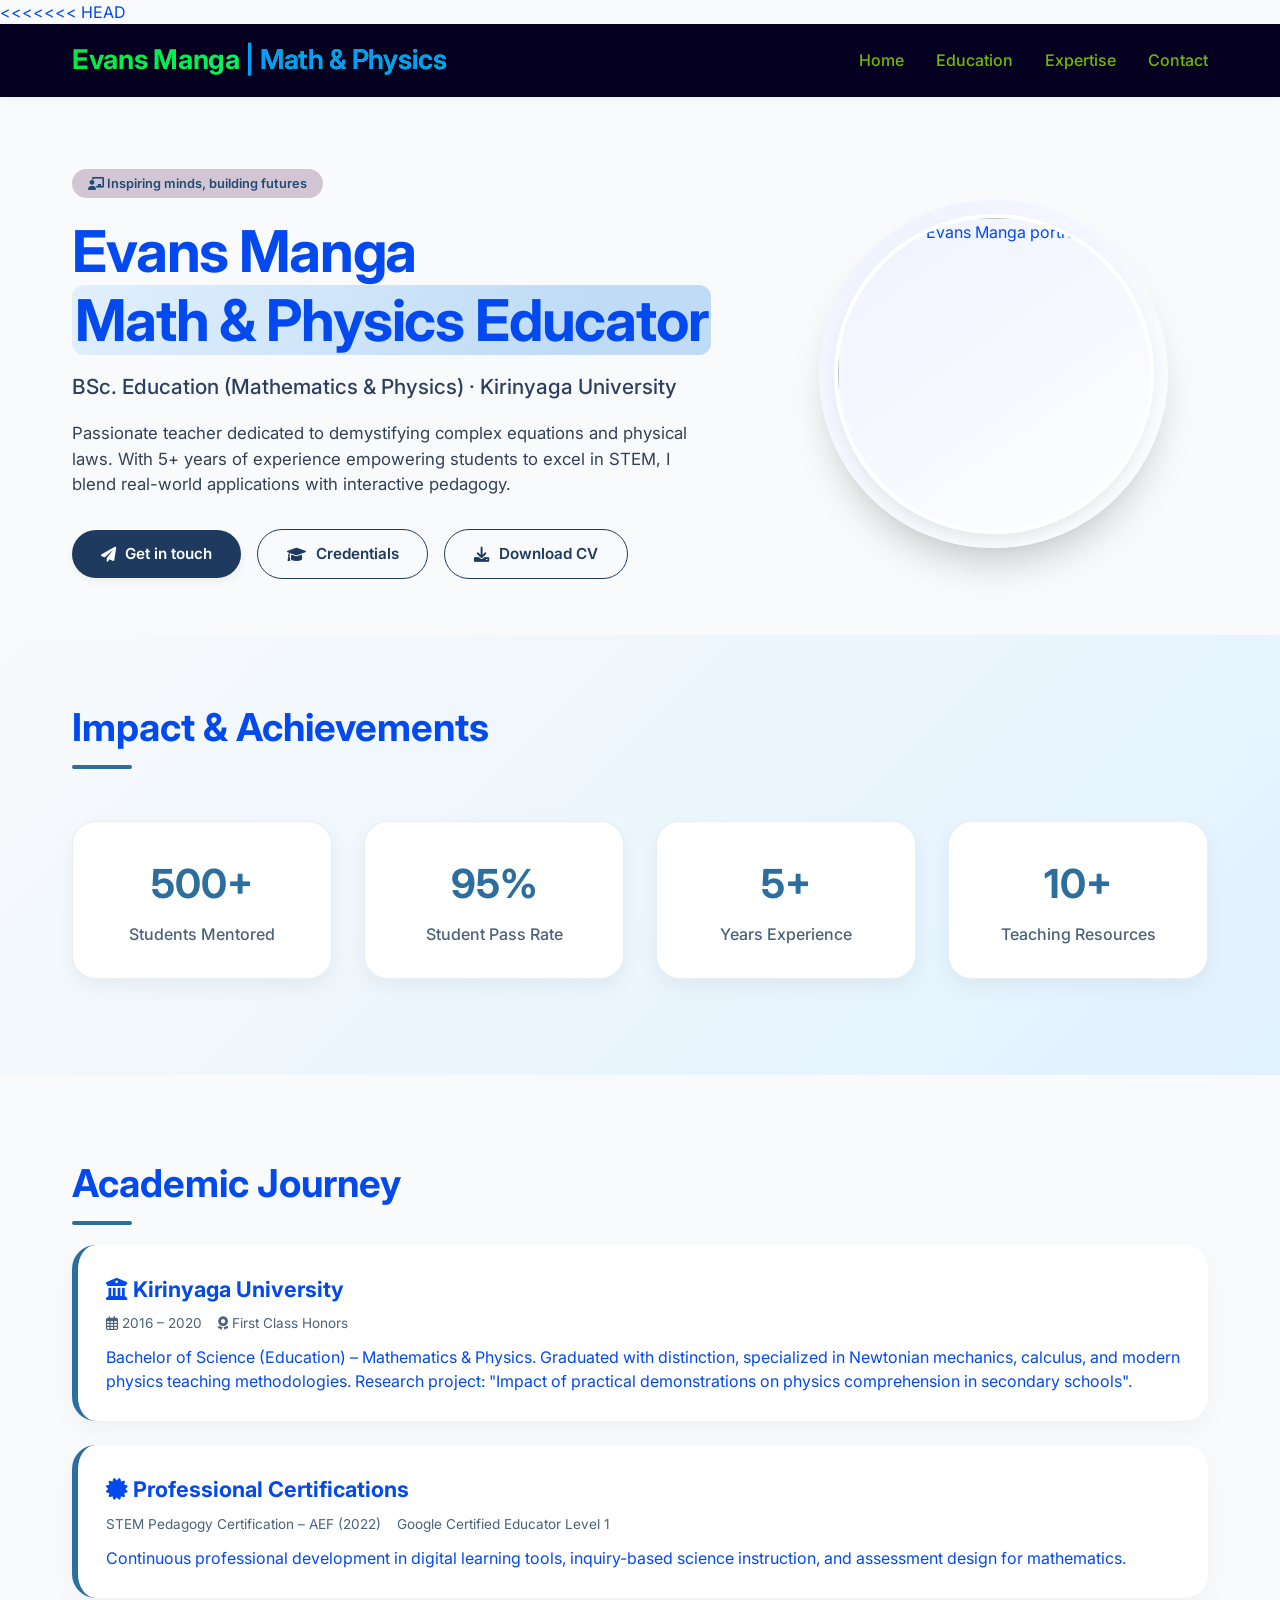
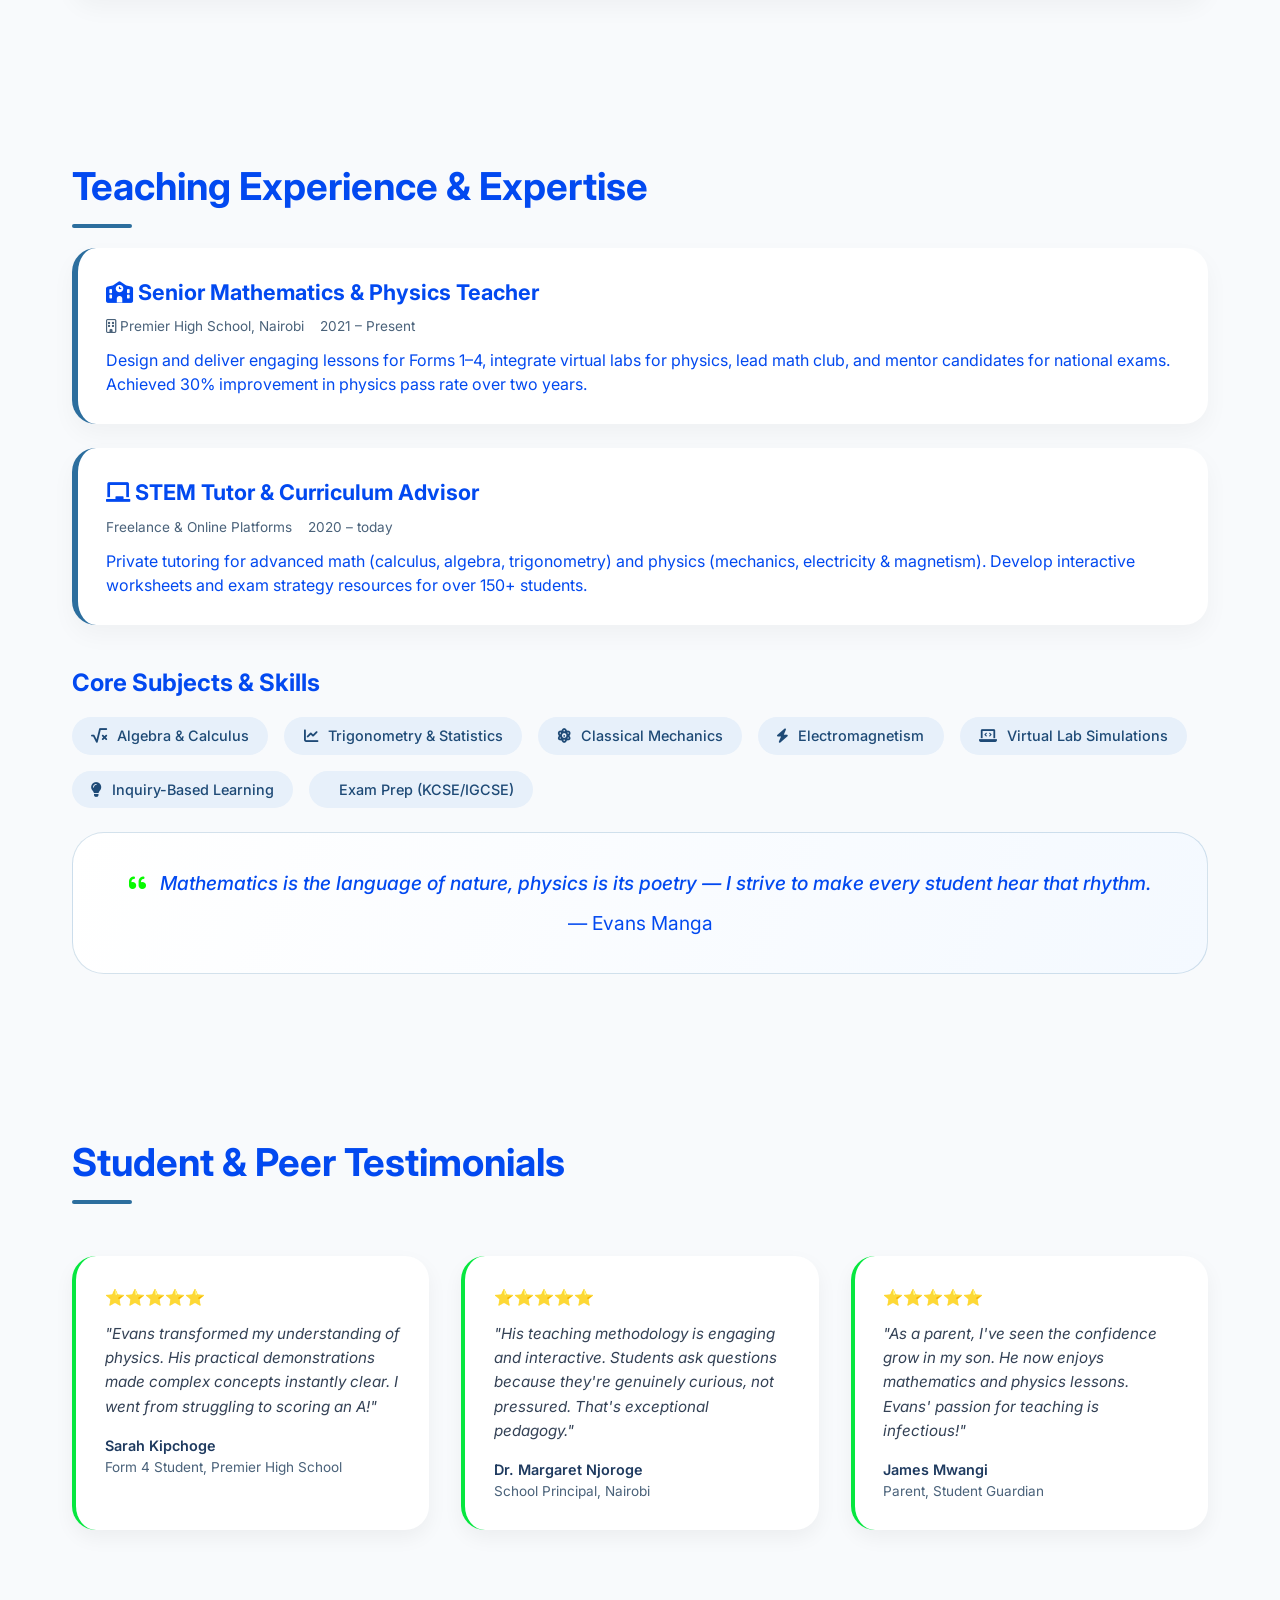
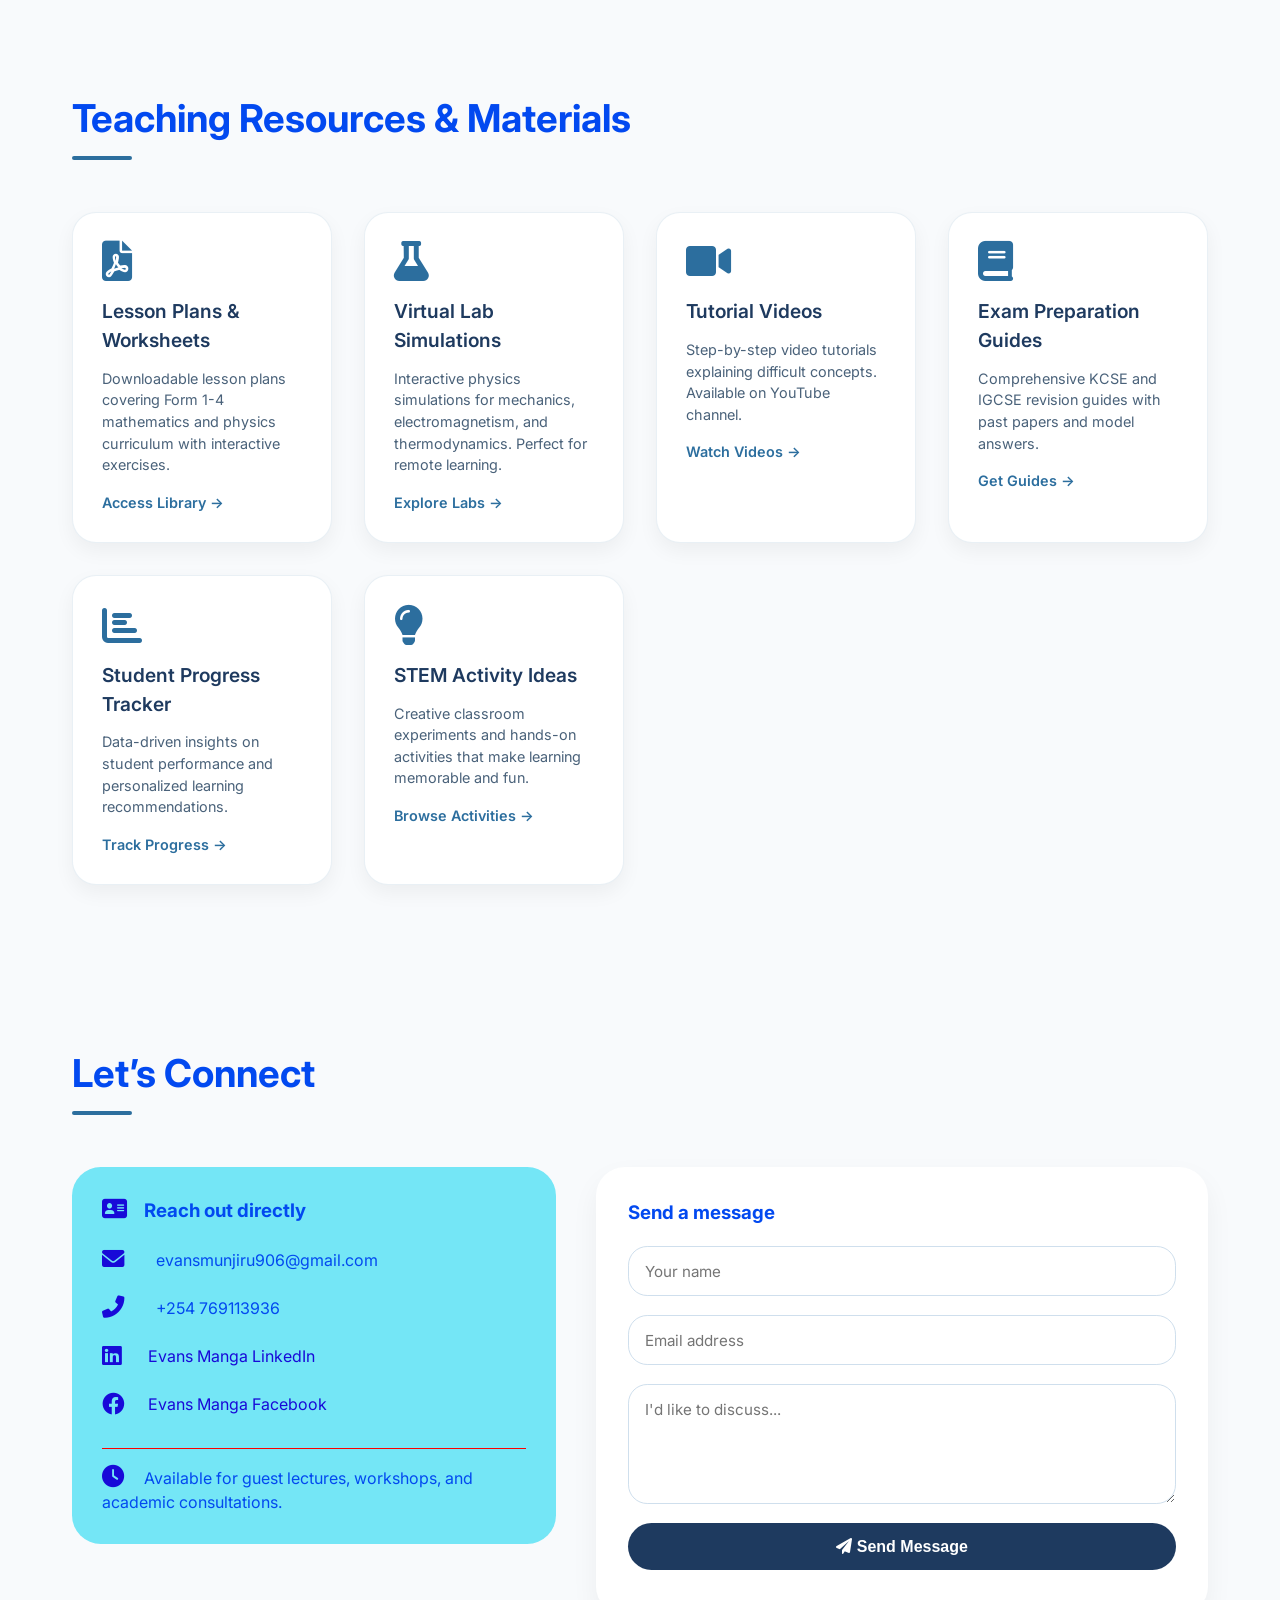
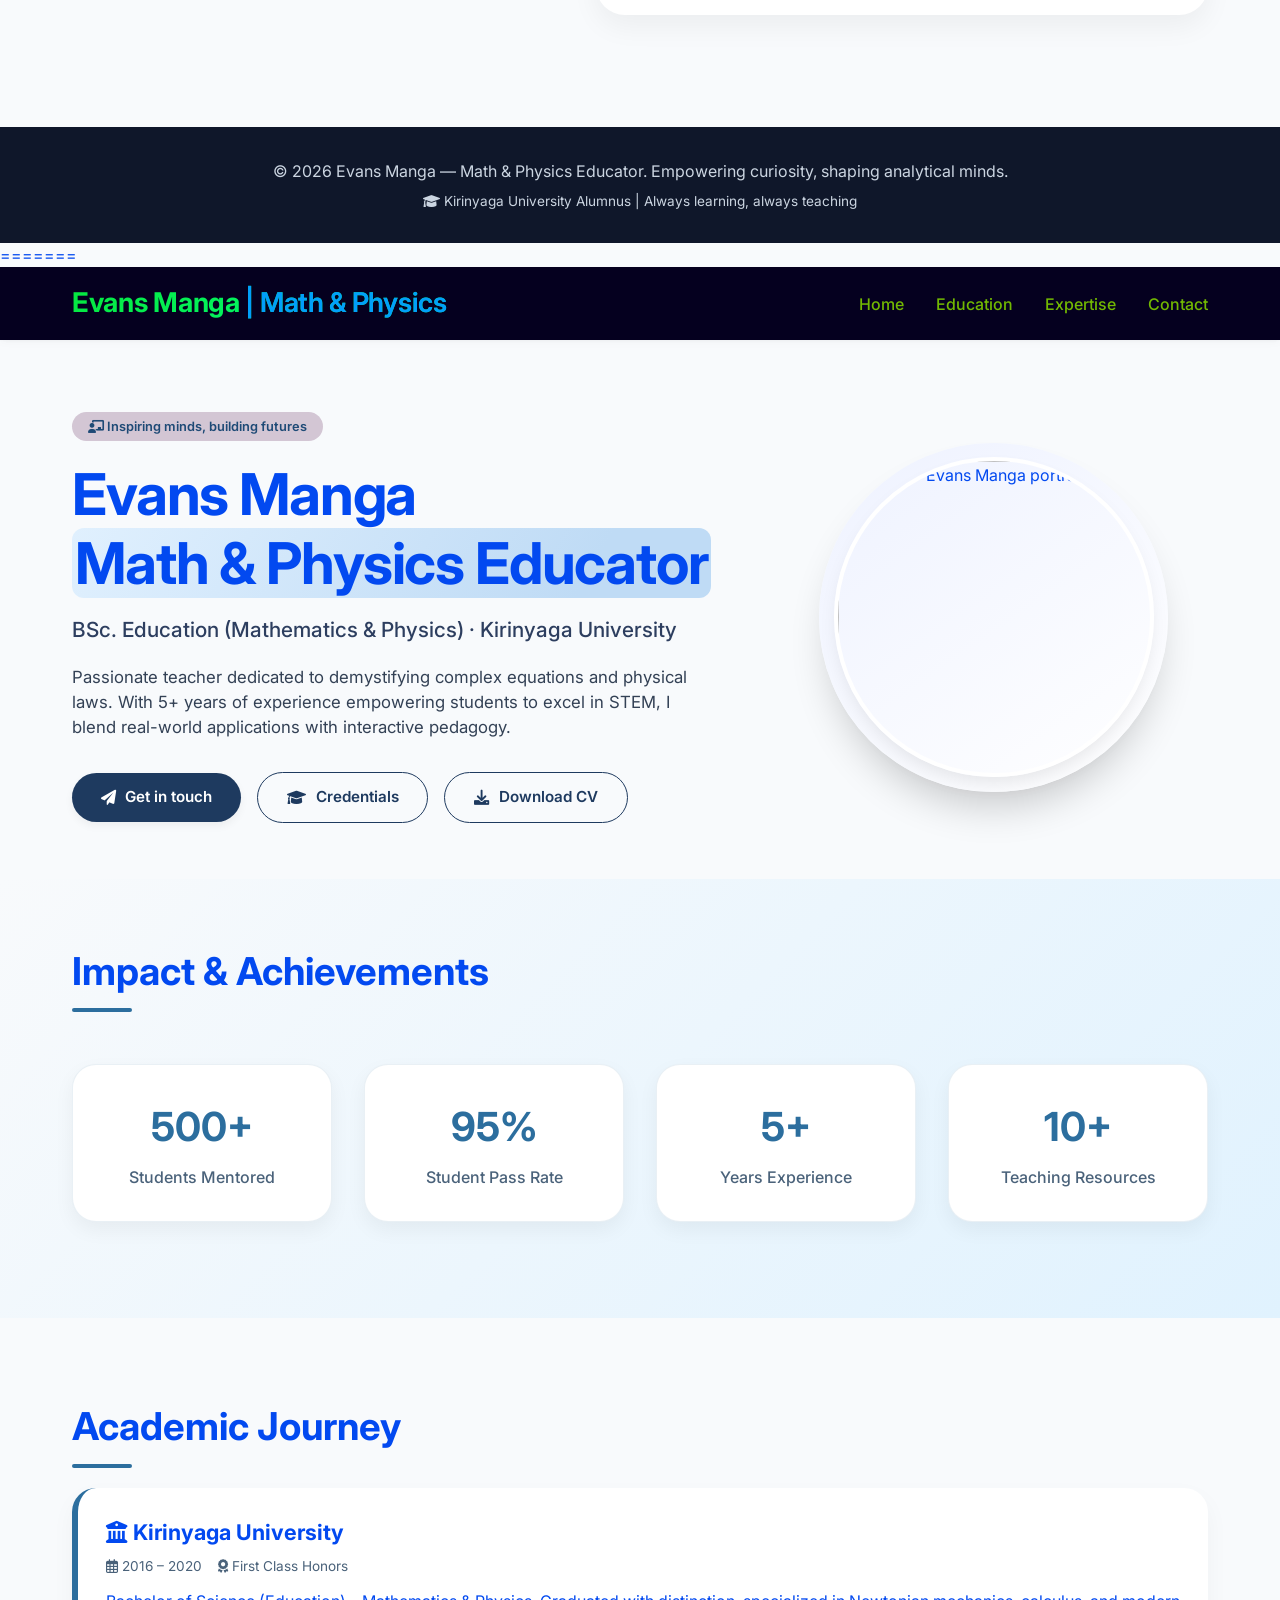
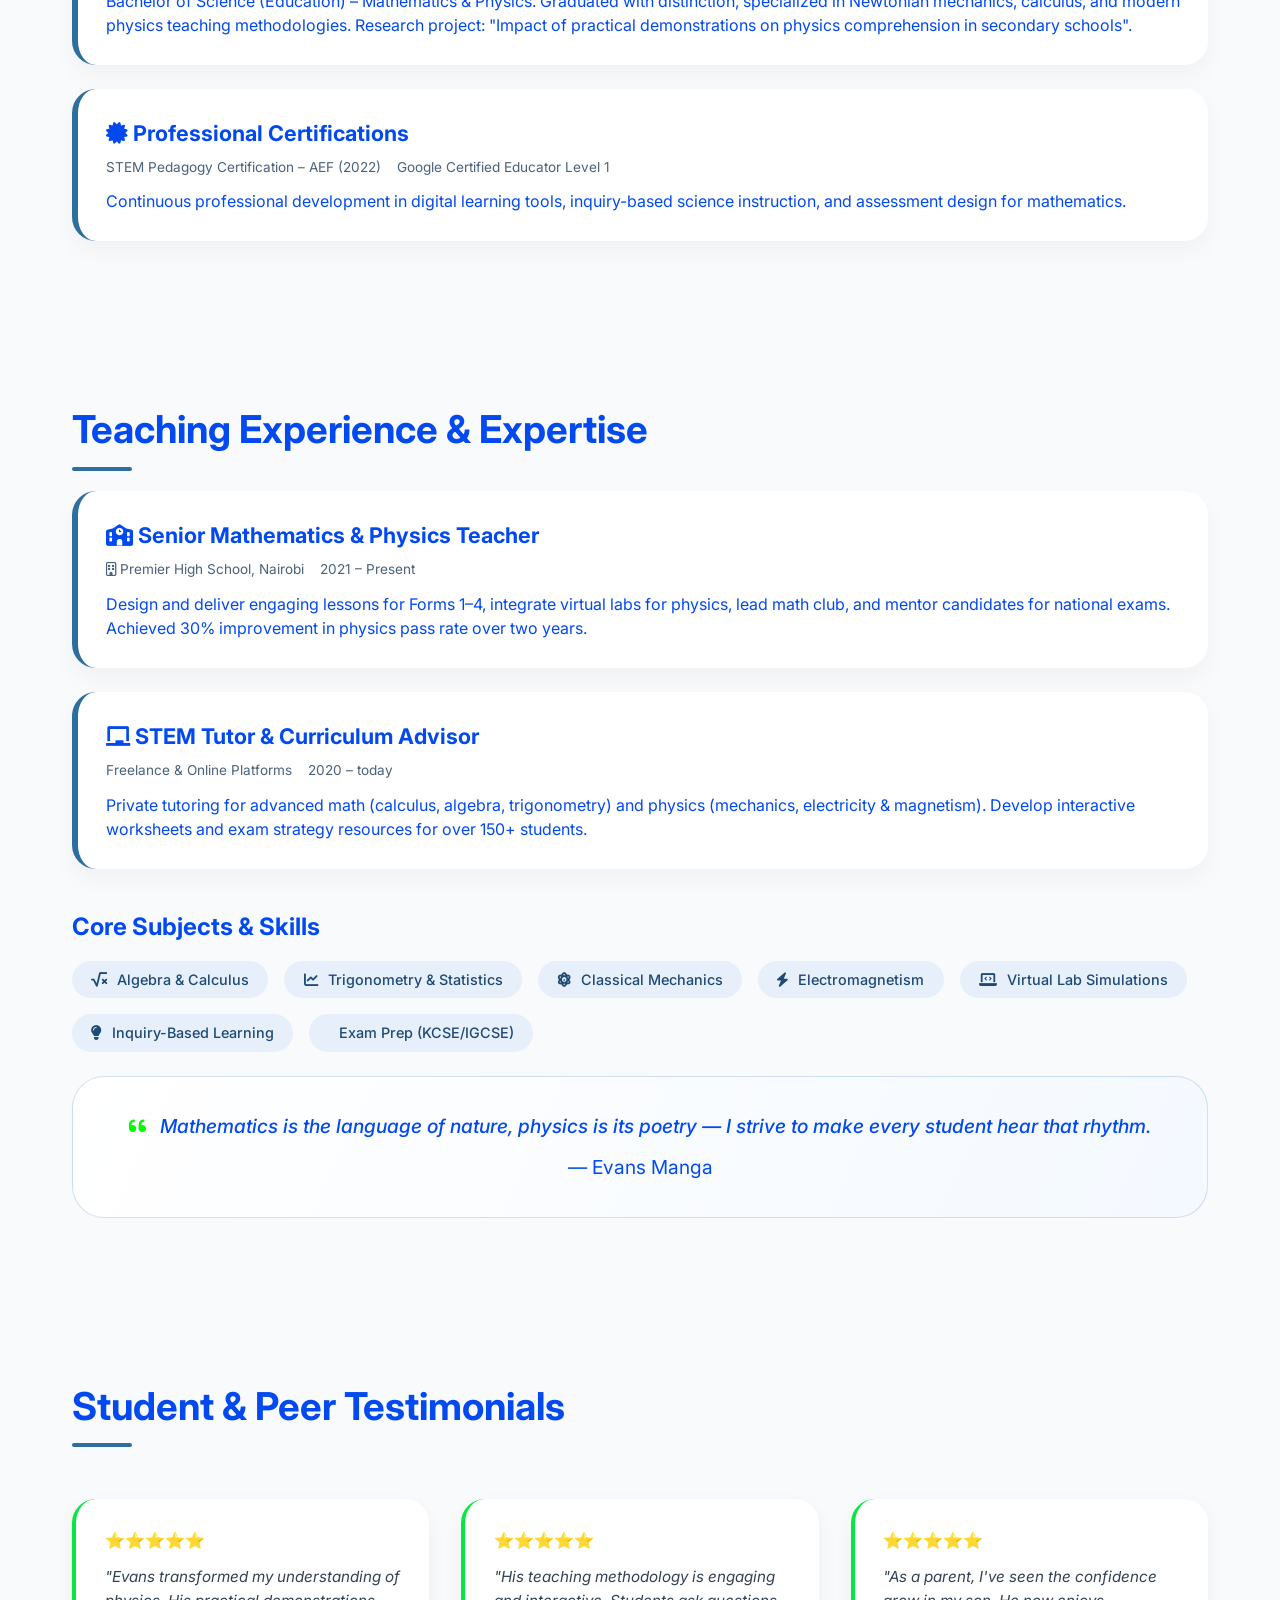
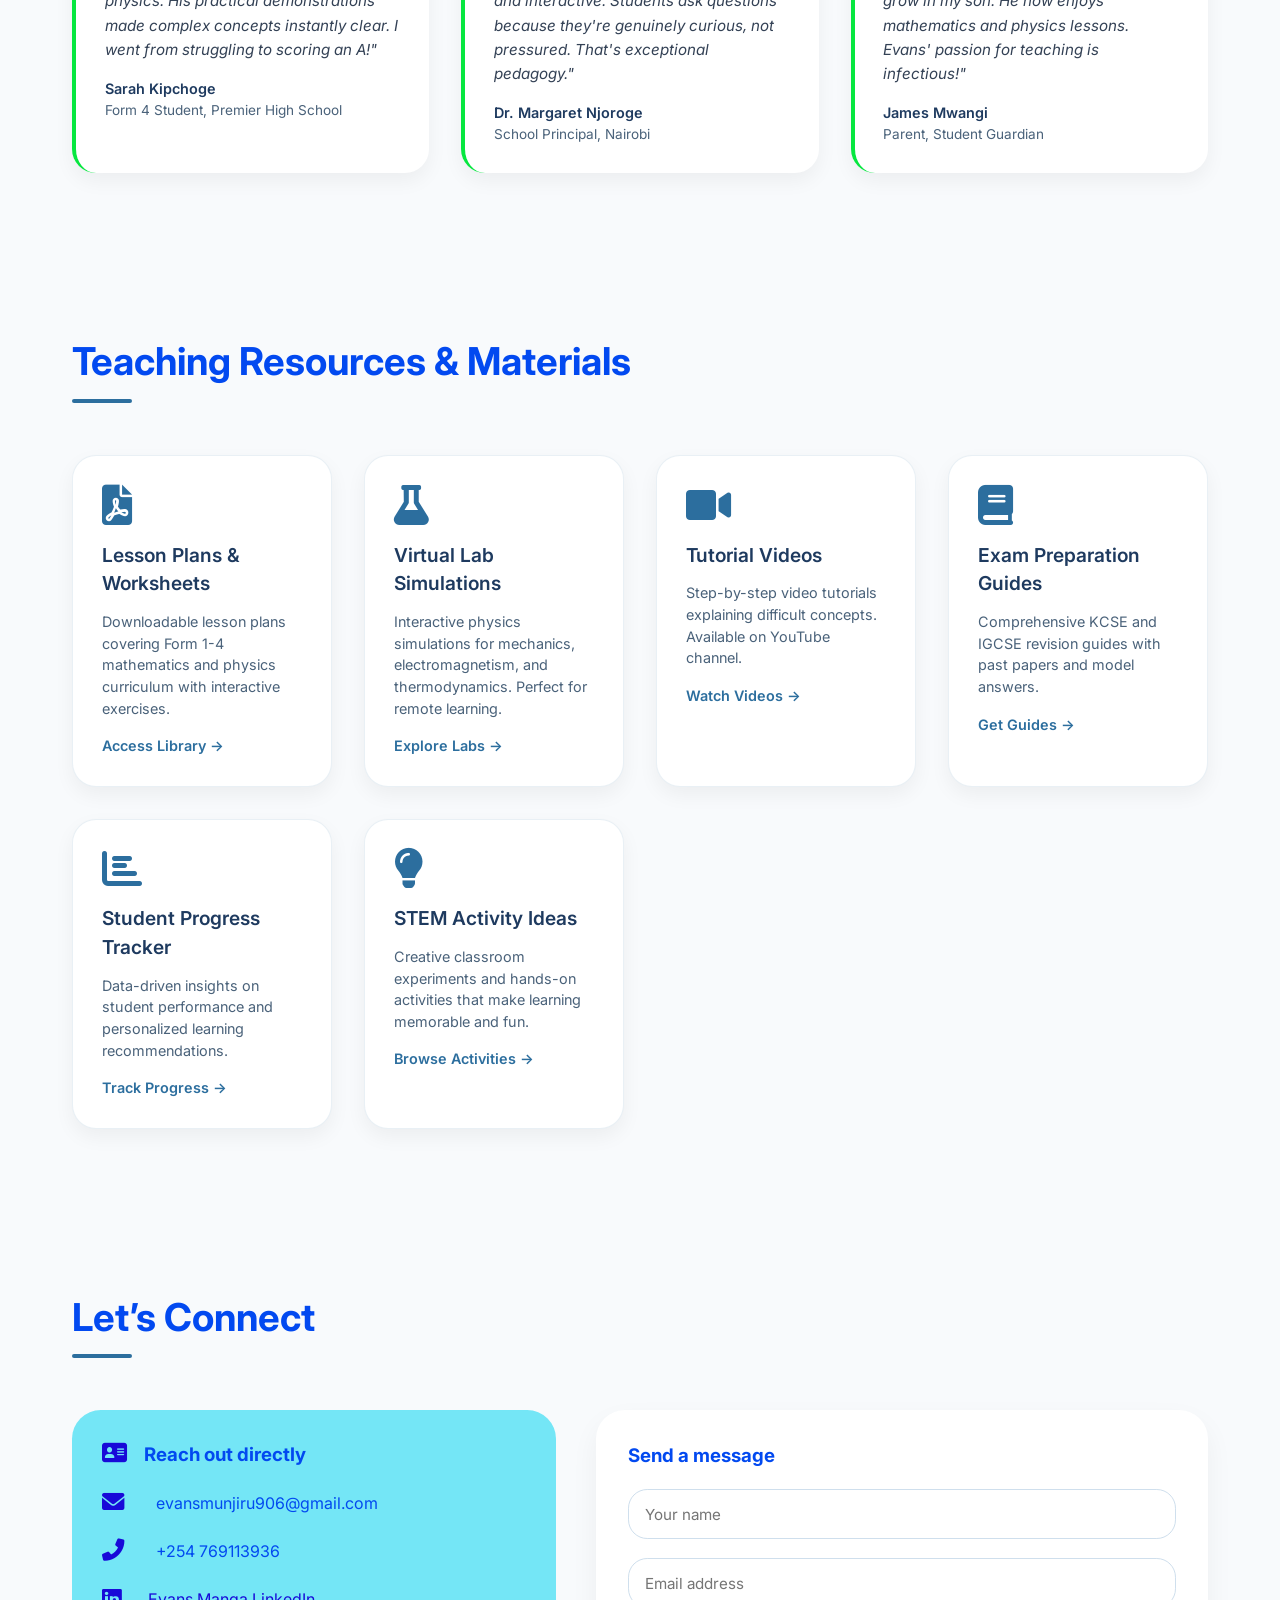
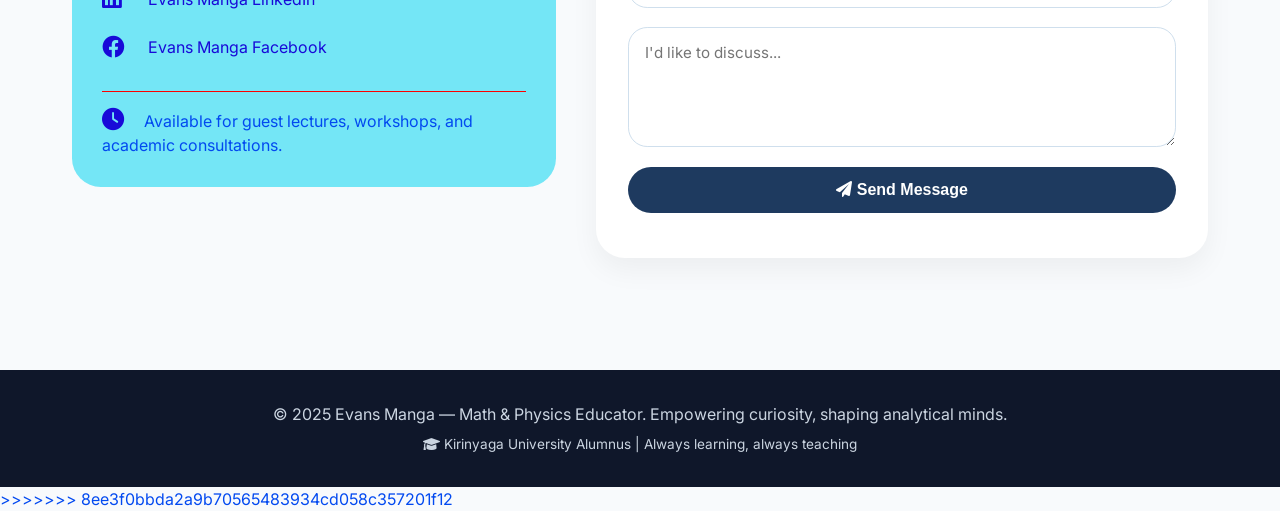
==== commit 87435b50: "Resolve merge conflicts" ====
--- a/Evans.html
+++ b/Evans.html
@@ -1,3 +1,4 @@
+<<<<<<< HEAD
 <!DOCTYPE html>
 <html lang="en">
 <head>
@@ -258,4 +259,266 @@
 
 <!-- Inline additional style for better focus & responsiveness -->
 </body>
+=======
+<!DOCTYPE html>
+<html lang="en">
+<head>
+    <meta charset="UTF-8">
+    <meta name="viewport" content="width=device-width, initial-scale=1.0, user-scalable=yes">
+    <title>Evans Manga | Math & Physics Educator</title>
+    <!-- Favicon -->
+    <link rel="icon" href="data:image/svg+xml,<svg xmlns='http://www.w3.org/2000/svg' viewBox='0 0 100 100'><rect fill='%231e3a5f' width='100' height='100'/><text x='50' y='70' font-size='50' font-weight='bold' fill='white' text-anchor='middle' font-family='Arial'>EM</text></svg>" type="image/svg+xml">
+    <!-- Google Fonts & Font Awesome Icons -->
+    <link href="https://fonts.googleapis.com/css2?family=Inter:opsz,wght@14..32,300;14..32,400;14..32,600;14..32,700&display=swap" rel="stylesheet">
+    <link rel="stylesheet" href="https://cdnjs.cloudflare.com/ajax/libs/font-awesome/6.0.0-beta3/css/all.min.css">
+    <!-- External Stylesheet -->
+    <link rel="stylesheet" href="./assets/css/styles.css">
+    <style>
+    </style>
+</head>
+<body>
+
+<header>
+    <div class="container">
+        <div class="navbar">
+            <div class="logo">Evans Manga <span>| Math & Physics</span></div>
+            <ul class="nav-links">
+                <li><a href="#home">Home</a></li>
+                <li><a href="#education">Education</a></li>
+                <li><a href="#expertise">Expertise</a></li>
+                <li><a href="#contact">Contact</a></li>
+            </ul>
+        </div>
+    </div>
+</header>
+
+<main>
+    <!-- Hero Section -->
+    <section id="home" class="hero">
+        <div class="container">
+            <div class="hero-grid">
+                <div class="hero-content">
+                    <div class="hero-badge"><i class="fas fa-chalkboard-teacher"></i> Inspiring minds, building futures</div>
+                    <h1>Evans Manga<br> <span class="hero-highlight">Math & Physics Educator</span></h1>
+                    <div class="hero-title">BSc. Education (Mathematics & Physics) · Kirinyaga University</div>
+                    <p class="hero-desc">Passionate teacher dedicated to demystifying complex equations and physical laws. With 5+ years of experience empowering students to excel in STEM, I blend real-world applications with interactive pedagogy.</p>
+                    <div class="btn-group">
+                        <a href="#contact" class="btn btn-primary"><i class="fas fa-paper-plane"></i> Get in touch</a>
+                        <a href="#education" class="btn btn-outline"><i class="fas fa-graduation-cap"></i> Credentials</a>
+                        <a href="https://drive.google.com/file/d/YOUR_GOOGLE_DRIVE_CV_ID/view" class="btn btn-outline" target="_blank"><i class="fas fa-download"></i> Download CV</a>
+                    </div>
+                </div>
+                <div class="hero-avatar">
+                    <div class="avatar-circle">
+                        <!-- Professional avatar placeholder (initials based illustration) -> using a clean SVG avatar -->
+                        <img src="C:\Users\USER\Downloads\me.jpeg" alt="Evans Manga portrait">
+                    </div>
+                </div>
+            </div>
+        </div>
+    </section>
+
+    <!-- Statistics & Impact Section -->
+    <section style="background: linear-gradient(135deg, #f8fafc 0%, #e0f2fe 100%); padding: 4rem 0;">
+        <div class="container">
+            <h2 class="section-title">Impact & Achievements</h2>
+            <div class="stats-grid">
+                <div class="stat-card">
+                    <div class="stat-number">500+</div>
+                    <div class="stat-label">Students Mentored</div>
+                </div>
+                <div class="stat-card">
+                    <div class="stat-number">95%</div>
+                    <div class="stat-label">Student Pass Rate</div>
+                </div>
+                <div class="stat-card">
+                    <div class="stat-number">5+</div>
+                    <div class="stat-label">Years Experience</div>
+                </div>
+                <div class="stat-card">
+                    <div class="stat-number">10+</div>
+                    <div class="stat-label">Teaching Resources</div>
+                </div>
+            </div>
+        </div>
+    </section>
+
+    <!-- Education & Credentials (Kirinyaga University) -->
+    <section id="education">
+        <div class="container">
+            <h2 class="section-title">Academic Journey</h2>
+            <div class="timeline-grid">
+                <div class="edu-item">
+                    <h3><i class="fas fa-university"></i> Kirinyaga University</h3>
+                    <div class="meta"><span><i class="far fa-calendar-alt"></i> 2016 – 2020</span><span><i class="fas fa-award"></i> First Class Honors</span></div>
+                    <p>Bachelor of Science (Education) – Mathematics & Physics. Graduated with distinction, specialized in Newtonian mechanics, calculus, and modern physics teaching methodologies. Research project: "Impact of practical demonstrations on physics comprehension in secondary schools".</p>
+                </div>
+                <div class="edu-item">
+                    <h3><i class="fas fa-certificate"></i> Professional Certifications</h3>
+                    <div class="meta"><span>STEM Pedagogy Certification – AEF (2022)</span><span>Google Certified Educator Level 1</span></div>
+                    <p>Continuous professional development in digital learning tools, inquiry-based science instruction, and assessment design for mathematics.</p>
+                </div>
+            </div>
+        </div>
+    </section>
+
+    <!-- Teaching Experience + Subjects -->
+    <section id="expertise">
+        <div class="container">
+            <h2 class="section-title">Teaching Experience & Expertise</h2>
+            <div class="timeline-grid">
+                <div class="exp-item">
+                    <h3><i class="fas fa-school"></i> Senior Mathematics & Physics Teacher</h3>
+                    <div class="meta"><span><i class="far fa-building"></i> Premier High School, Nairobi</span><span>2021 – Present</span></div>
+                    <p>Design and deliver engaging lessons for Forms 1–4, integrate virtual labs for physics, lead math club, and mentor candidates for national exams. Achieved 30% improvement in physics pass rate over two years.</p>
+                </div>
+                <div class="exp-item">
+                    <h3><i class="fas fa-chalkboard"></i> STEM Tutor & Curriculum Advisor</h3>
+                    <div class="meta"><span>Freelance & Online Platforms</span><span>2020 – today</span></div>
+                    <p>Private tutoring for advanced math (calculus, algebra, trigonometry) and physics (mechanics, electricity & magnetism). Develop interactive worksheets and exam strategy resources for over 150+ students.</p>
+                </div>
+            </div>
+            
+            <div style="margin-top: 2.5rem;">
+                <h3 style="font-size: 1.5rem; margin-bottom: 1rem;">Core Subjects & Skills</h3>
+                <div class="skills-container">
+                    <span class="skill-badge"><i class="fas fa-square-root-alt"></i> Algebra & Calculus</span>
+                    <span class="skill-badge"><i class="fas fa-chart-line"></i> Trigonometry & Statistics</span>
+                    <span class="skill-badge"><i class="fas fa-atom"></i> Classical Mechanics</span>
+                    <span class="skill-badge"><i class="fas fa-bolt"></i> Electromagnetism</span>
+                    <span class="skill-badge"><i class="fas fa-laptop-code"></i> Virtual Lab Simulations</span>
+                    <span class="skill-badge"><i class="fas fa-lightbulb"></i> Inquiry-Based Learning</span>
+                    <span class="skill-badge"><i class="fas fa-chart-simple"></i> Exam Prep (KCSE/IGCSE)</span>
+                </div>
+            </div>
+
+            <div class="philosophy-card">
+                <i class="fas fa-quote-left" style="color:#08fa00; margin-right: 8px;"></i> 
+                Mathematics is the language of nature, physics is its poetry — I strive to make every student hear that rhythm.
+                <div style="margin-top: 12px; font-weight: 400; font-style: normal;">— Evans Manga</div>
+            </div>
+        </div>
+    </section>
+
+    <!-- Testimonials Section -->
+    <section style="background: #f8fafc; padding: 5rem 0;">
+        <div class="container">
+            <h2 class="section-title">Student & Peer Testimonials</h2>
+            <div class="testimonials-grid">
+                <div class="testimonial-card">
+                    <div class="stars">⭐⭐⭐⭐⭐</div>
+                    <p class="testimonial-text">"Evans transformed my understanding of physics. His practical demonstrations made complex concepts instantly clear. I went from struggling to scoring an A!"</p>
+                    <div class="testimonial-author">Sarah Kipchoge</div>
+                    <div class="testimonial-role">Form 4 Student, Premier High School</div>
+                </div>
+                <div class="testimonial-card">
+                    <div class="stars">⭐⭐⭐⭐⭐</div>
+                    <p class="testimonial-text">"His teaching methodology is engaging and interactive. Students ask questions because they're genuinely curious, not pressured. That's exceptional pedagogy."</p>
+                    <div class="testimonial-author">Dr. Margaret Njoroge</div>
+                    <div class="testimonial-role">School Principal, Nairobi</div>
+                </div>
+                <div class="testimonial-card">
+                    <div class="stars">⭐⭐⭐⭐⭐</div>
+                    <p class="testimonial-text">"As a parent, I've seen the confidence grow in my son. He now enjoys mathematics and physics lessons. Evans' passion for teaching is infectious!"</p>
+                    <div class="testimonial-author">James Mwangi</div>
+                    <div class="testimonial-role">Parent, Student Guardian</div>
+                </div>
+            </div>
+        </div>
+    </section>
+
+    <!-- Teaching Resources & Materials Section -->
+    <section style="padding: 5rem 0;">
+        <div class="container">
+            <h2 class="section-title">Teaching Resources & Materials</h2>
+            <div class="resources-grid">
+                <div class="resource-card">
+                    <div class="resource-icon"><i class="fas fa-file-pdf"></i></div>
+                    <div class="resource-title">Lesson Plans & Worksheets</div>
+                    <p class="resource-desc">Downloadable lesson plans covering Form 1-4 mathematics and physics curriculum with interactive exercises.</p>
+                    <a href="#" class="resource-link">Access Library →</a>
+                </div>
+                <div class="resource-card">
+                    <div class="resource-icon"><i class="fas fa-flask"></i></div>
+                    <div class="resource-title">Virtual Lab Simulations</div>
+                    <p class="resource-desc">Interactive physics simulations for mechanics, electromagnetism, and thermodynamics. Perfect for remote learning.</p>
+                    <a href="#" class="resource-link">Explore Labs →</a>
+                </div>
+                <div class="resource-card">
+                    <div class="resource-icon"><i class="fas fa-video"></i></div>
+                    <div class="resource-title">Tutorial Videos</div>
+                    <p class="resource-desc">Step-by-step video tutorials explaining difficult concepts. Available on YouTube channel.</p>
+                    <a href="https://youtube.com/@EvansManga" target="_blank" class="resource-link">Watch Videos →</a>
+                </div>
+                <div class="resource-card">
+                    <div class="resource-icon"><i class="fas fa-book"></i></div>
+                    <div class="resource-title">Exam Preparation Guides</div>
+                    <p class="resource-desc">Comprehensive KCSE and IGCSE revision guides with past papers and model answers.</p>
+                    <a href="#" class="resource-link">Get Guides →</a>
+                </div>
+                <div class="resource-card">
+                    <div class="resource-icon"><i class="fas fa-chart-bar"></i></div>
+                    <div class="resource-title">Student Progress Tracker</div>
+                    <p class="resource-desc">Data-driven insights on student performance and personalized learning recommendations.</p>
+                    <a href="#" class="resource-link">Track Progress →</a>
+                </div>
+                <div class="resource-card">
+                    <div class="resource-icon"><i class="fas fa-lightbulb"></i></div>
+                    <div class="resource-title">STEM Activity Ideas</div>
+                    <p class="resource-desc">Creative classroom experiments and hands-on activities that make learning memorable and fun.</p>
+                    <a href="#" class="resource-link">Browse Activities →</a>
+                </div>
+            </div>
+        </div>
+    </section>
+
+    <!-- Contact Section & Simple JS form handling -->
+    <section id="contact">
+        <div class="container">
+            <h2 class="section-title">Let’s Connect</h2>
+            <div class="contact-wrapper">
+                <div class="contact-info">
+                    <h3 style="margin-bottom: 1.4rem;"><i class="fas fa-address-card"></i> Reach out directly</h3>
+                    <div class="contact-detail"><i class="fas fa-envelope"></i> <span>evansmunjiru906@gmail.com</span></div>
+                    <div class="contact-detail"><i class="fas fa-phone-alt"></i> <span>+254 769113936</span></div>
+                    <div class="contact-detail"><a href="https://linkedin.com/in/evans-manga" target="_blank" style="text-decoration: none; color: #180ad8; display: flex; align-items: center; gap: 0.5rem;"><i class="fab fa-linkedin"></i> <span>Evans Manga LinkedIn</span></a></div>
+                    <div class="contact-detail"><a href="https://facebook.com/evans-manga" target="_blank" style="text-decoration: none; color: #180ad8; display: flex; align-items: center; gap: 0.5rem;"><i class="fab fa-facebook"></i> <span>Evans Manga Facebook</span></a></div>
+                    <div style="margin-top: 2rem; border-top: 1px solid #fd0000; padding-top: 1rem;">
+                        <p><i class="fas fa-clock"></i> Available for guest lectures, workshops, and academic consultations.</p>
+                    </div>
+                </div>
+                <div class="contact-form">
+                    <h3 style="margin-bottom: 1.2rem;">Send a message</h3>
+                    <form id="contactForm" action="https://formspree.io/f/YOUR_FORMSPREE_ID" method="POST">
+                        <div class="form-group">
+                            <input type="text" name="name" placeholder="Your name" required>
+                        </div>
+                        <div class="form-group">
+                            <input type="email" name="email" placeholder="Email address" required>
+                        </div>
+                        <div class="form-group">
+                            <textarea name="message" rows="4" placeholder="I'd like to discuss..."></textarea>
+                        </div>
+                        <button type="submit" id="submitBtn"><i class="fas fa-paper-plane"></i> Send Message</button>
+                        <div id="formFeedback" class="hidden-message"></div>
+                    </form>
+                </div>
+            </div>
+        </div>
+    </section>
+</main>
+
+<footer class="footer">
+    <div class="container">
+        <p>© <span id="currentYear">2025</span> Evans Manga — Math & Physics Educator. Empowering curiosity, shaping analytical minds.</p>
+        <p style="margin-top: 0.5rem; font-size: 0.85rem;"><i class="fas fa-graduation-cap"></i> Kirinyaga University Alumnus | Always learning, always teaching</p>
+    </div>
+</footer>
+
+<!-- JavaScript for interactive form and smooth scroll -->
+<script src="./assets/js/script.js"></script>
+
+<!-- Inline additional style for better focus & responsiveness -->
+</body>
+>>>>>>> 8ee3f0bbda2a9b70565483934cd058c357201f12
 </html>
